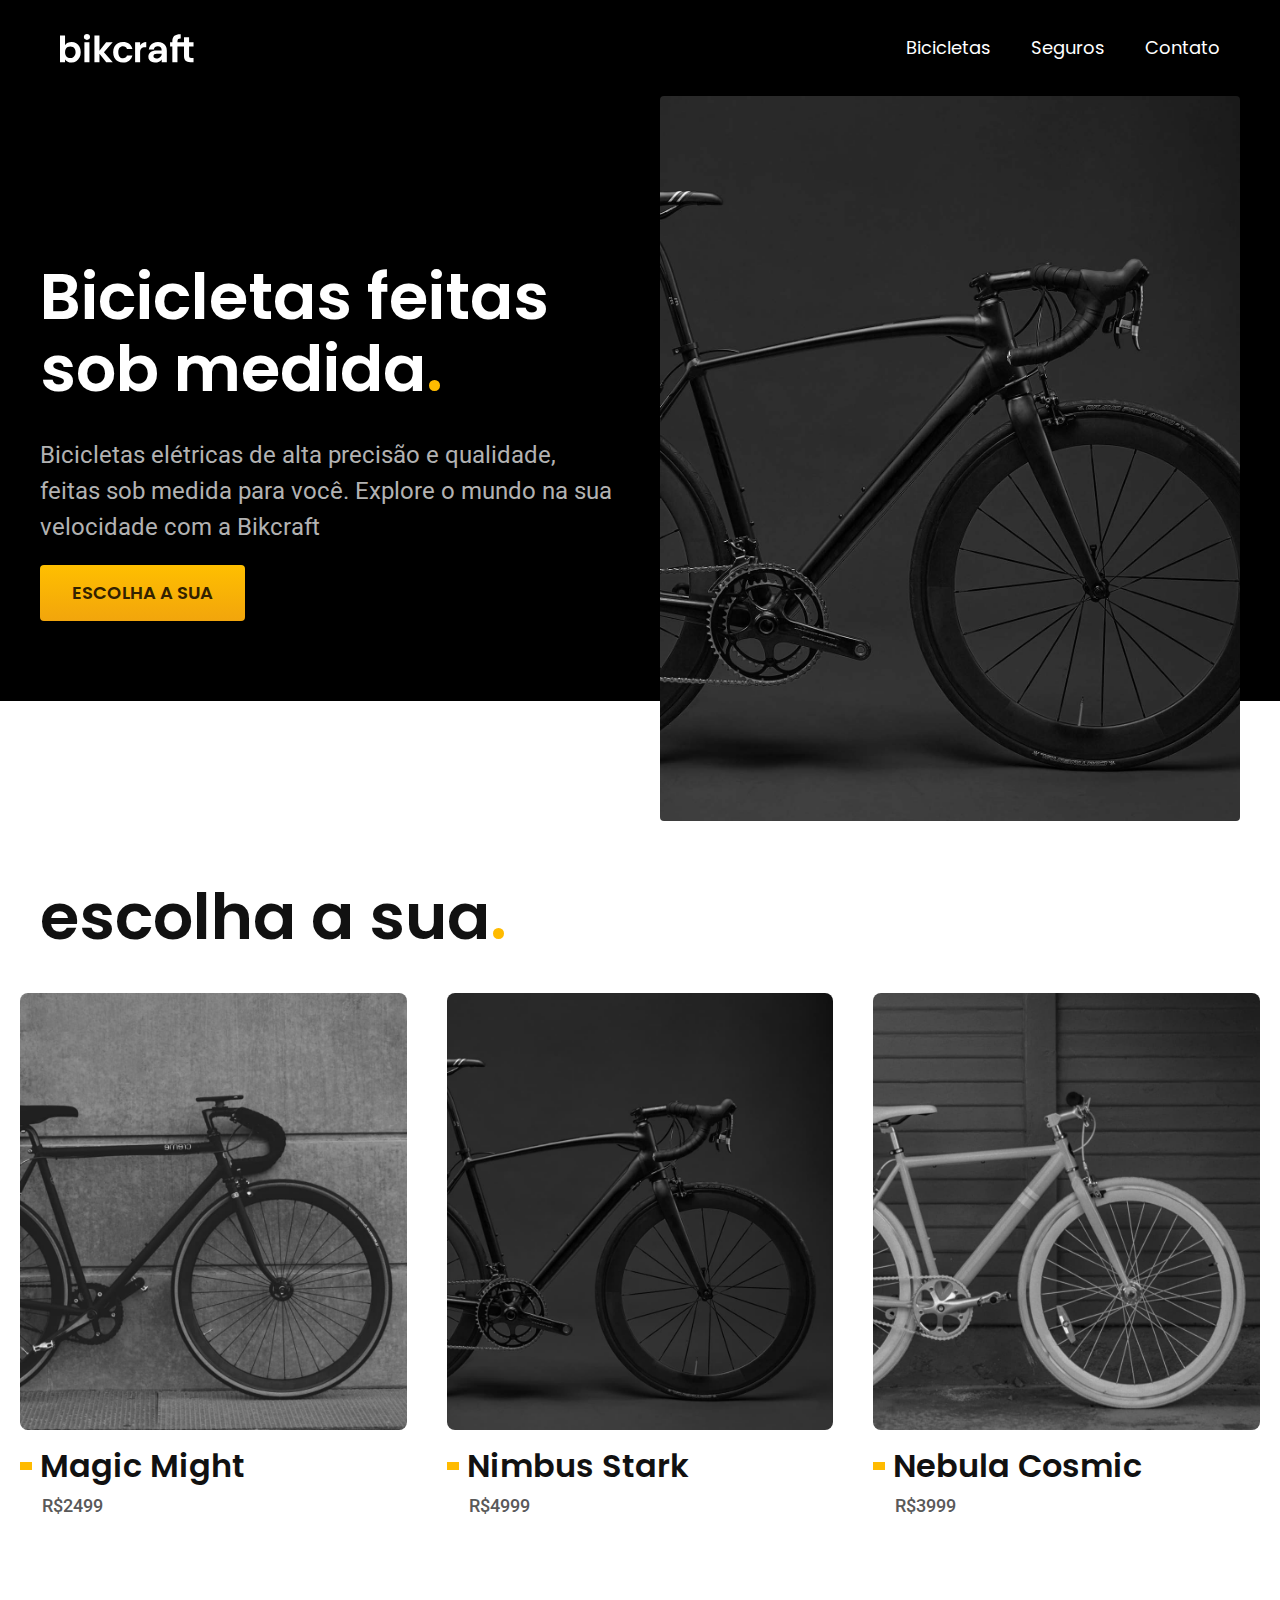
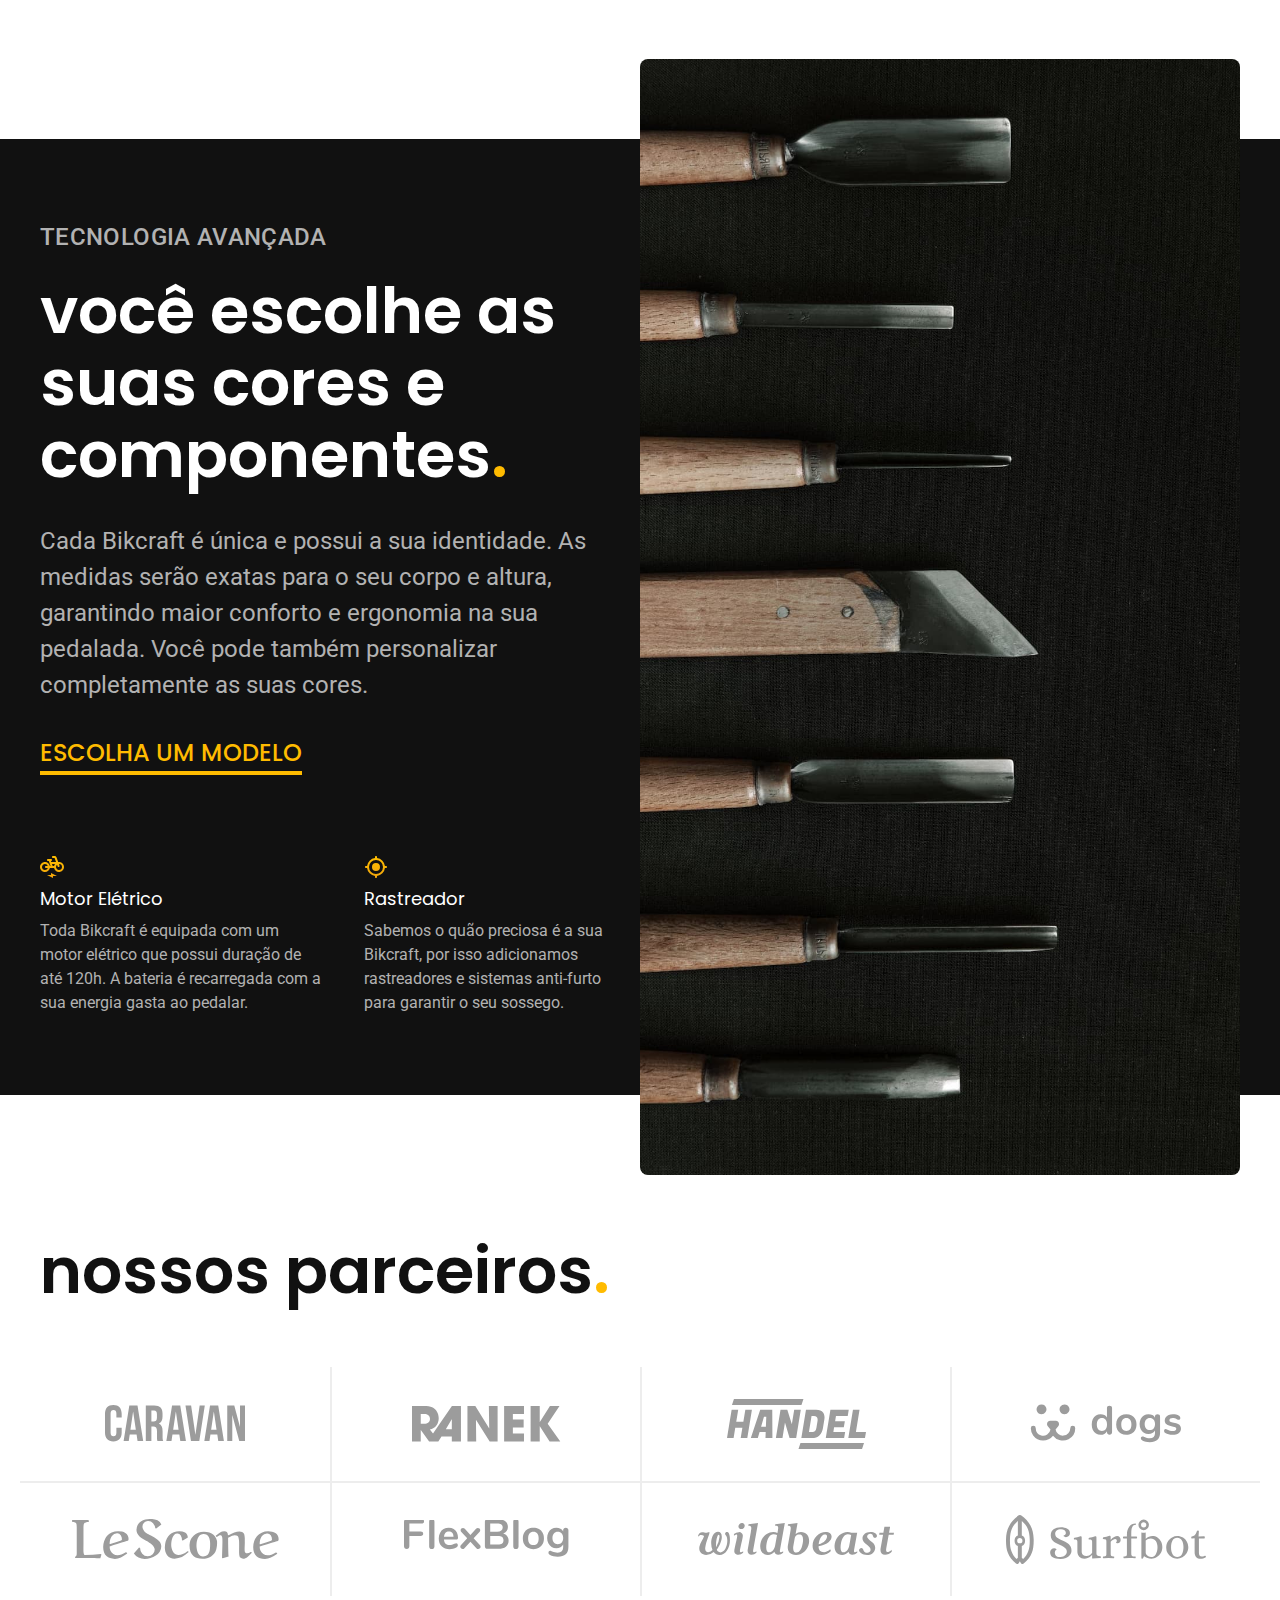
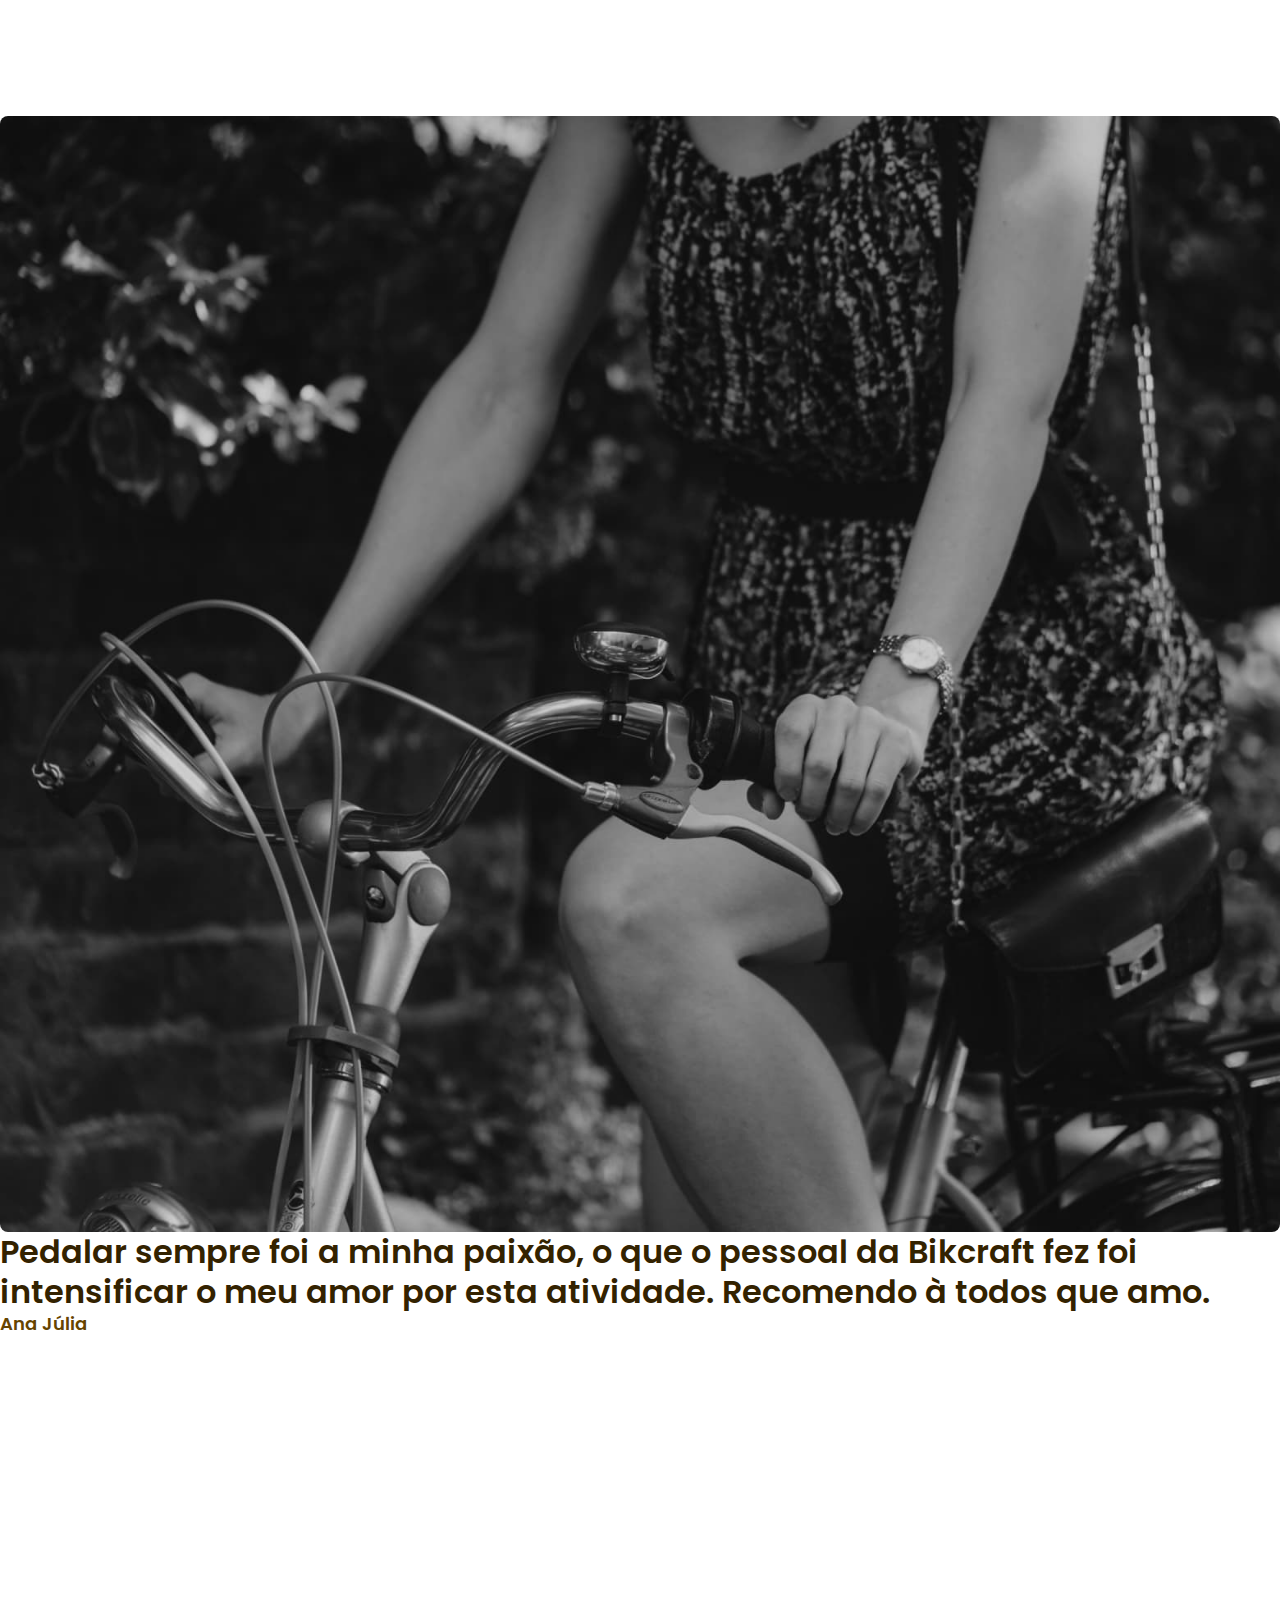
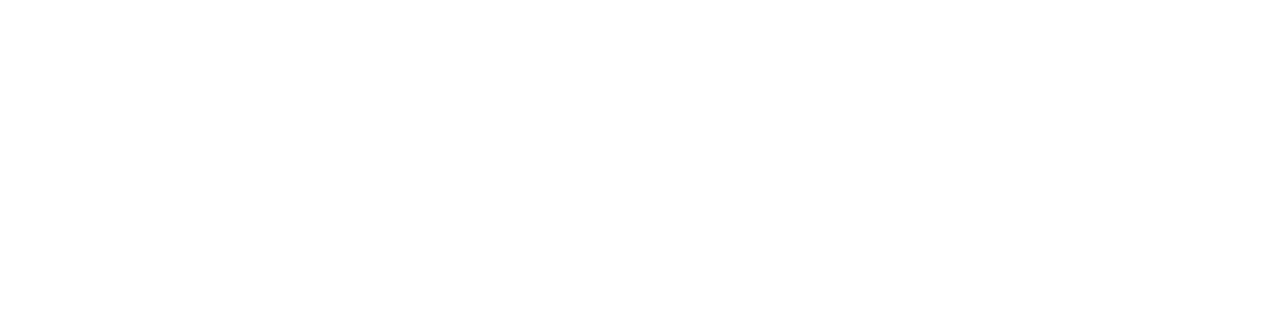
==== index.html @ 23aafdff "Depoimentos" ====
<!DOCTYPE html>
<html lang="pt-BR">

<head>
  <meta charset="UTF-8">
  <meta name="viewport" content="width=device-width, initial-scale=1.0">

  <title>Bikcraft - Bicicletas Elétricas</title>
  <meta name="description" content="Bicicletas elétricas de alta precisão e qualidade,  feitas sob medida para o cliente. Explore o mundo na sua velocidade com a Bikcraft.">

  <link rel="preconnect" href="https://fonts.googleapis.com">
  <link rel="preconnect" href="https://fonts.gstatic.com" crossorigin>
  <link href="https://fonts.googleapis.com/css2?family=Poppins:wght@400;600&family=Roboto:wght@400;500&display=swap" rel="stylesheet">
  <link rel="preconnect" href="https://fonts.googleapis.com">
  <link rel="preconnect" href="https://fonts.gstatic.com" crossorigin>
  <link href="https://fonts.googleapis.com/css2?family=Merriweather:ital,wght@1,900&display=swap" rel="stylesheet">
  <link rel="stylesheet" href="./css/style.css">
</head>

<body>

  <header class="header-bg">
    <div class="header container">
      <a href="./">
        <img src="./img/bikcraft.svg" alt="Bikcraft Logo">
      </a>
      <nav aria-label="primaria">
        <ul class="header-menu font-1-m cor-0">
          <li><a href="./bicicletas.html">Bicicletas</a></li>
          <li><a href="./seguros.html">Seguros</a></li>
          <li><a href="./contato.html">Contato</a></li>
        </ul>
      </nav>
    </div>
  </header>

  <main class="introducao-bg">
    <div class="introducao container">
      <div class="introducao-conteudo">
        <h1 class="font-1-xxl cor-0">Bicicletas feitas sob medida<span class="cor-p1">.</span></h1>
        <p class="font-2-l cor-5">Bicicletas elétricas de alta precisão e qualidade, feitas sob medida para você. Explore o mundo na sua velocidade com a Bikcraft</p>
        <a class="botao" href="./bicicletas.html">Escolha a sua</a>
      </div>
      <div>
        <img src="./img/fotos/introducao.jpg" alt="Bicicleta elétrica preta">
      </div>
    </div>
  </main>

  <article class="bicicletas-lista">
    <h2 class="container font-1-xxl">escolha a sua<span class="cor-p1">.</span></h2>
    <ul>
      <li>
        <a href="./bicletas/magic.html">
          <img src="./img/bicicletas/magic-home.jpg" alt="Bicicleta preta">
          <h3 class="font-1-xl">Magic Might</h3>
          <span class="font-2-m cor-8">R$2499</span>
        </a>
      </li>
      <li>
        <a href="./bicletas/nimbus.html">
          <img src="./img/bicicletas/nimbus-home.jpg" alt="Bicicleta preta">
          <h3 class="font-1-xl">Nimbus Stark</h3>
          <span class="font-2-m cor-8">R$4999</span>
        </a>
      </li>
      <li>
        <a href="./bicletas/nebula.html">
          <img src="./img/bicicletas/nebula-home.jpg" alt="Bicicleta preta">
          <h3 class="font-1-xl">Nebula Cosmic</h3>
          <span class="font-2-m cor-8">R$3999</span>
        </a>
      </li>
    </ul>
  </article>

  <article class="tecnologia-bg">
    <div class="tecnologia container">
      <div class="tecnologia-conteudo">
        <span class="font-2-l-b cor-5">Tecnologia Avançada</span>
        <h2 class="font-1-xxl cor-0">você escolhe as suas cores e componentes<span class="cor-p1">.</span></h2>
        <p class=" font-2-l cor-5">Cada Bikcraft é única e possui a sua identidade. As medidas serão exatas para o seu corpo e altura, garantindo maior conforto e ergonomia na sua pedalada. Você pode também personalizar completamente as suas cores.</p>
        <a class="link" href="./bicicletas.html">Escolha um modelo</a>
        <div class="tecnologia-vantagens">
          <div>
            <img src="img/icones/eletrica.svg" alt="">
            <h3 class="font-1-m cor-0">Motor Elétrico</h3>
            <p class="font-2-s cor-5">Toda Bikcraft é equipada com um motor elétrico que possui duração de até 120h. A bateria é recarregada com a sua energia gasta ao pedalar.</p>
          </div>
          <div>
            <img src="img/icones/rastreador.svg" alt="">
            <h3 class="font-1-m cor-0">Rastreador</h3>
            <p class="font-2-s cor-5">Sabemos o quão preciosa é a sua Bikcraft, por isso adicionamos rastreadores e sistemas anti-furto para garantir o seu sossego.</p>
          </div>
        </div>
      </div>
      <div class="tecnologia-imagem">
        <img src="./img/fotos/tecnologia.jpg" alt="">
      </div>
    </div>
  </article>

  <section class="parceiros" aria-label="Nossos Parceiros">
    <h2 class="container font-1-xxl">nossos parceiros<span class="cor-p1">.</span></h2>
    <ul>
      <li><img src="./img/parceiros/caravan.svg" alt="Caravan"></li>
      <li><img src="./img/parceiros/ranek.svg" alt="Ranek"></li>
      <li><img src="./img/parceiros/handel.svg" alt="Handel"></li>
      <li><img src="./img/parceiros/dogs.svg" alt="Dogs"></li>
      <li><img src="./img/parceiros/lescone.svg" alt="Lescone"></li>
      <li><img src="./img/parceiros/flexblog.svg" alt="Flexblog"></li>
      <li><img src="./img/parceiros/wildbeast.svg" alt="Wildbeast"></li>
      <li><img src="./img/parceiros/surfbot.svg" alt="Surfbot"></li>
    </ul>
  </section>

  <section class="depoimento" aria-label="Depoimentos">
    <div>
      <img src="./img/fotos/depoimento.jpg" alt="Pedalando uma bicicleta Bikcraft">
    </div>
    <div class="depoimento-conteudo">
      <blockquote class="font-1-xl cor-p5">
        <p>Pedalar sempre foi a minha paixão, o que o pessoal da Bikcraft fez foi intensificar o meu amor por esta atividade. Recomendo à todos que amo.</p>
      </blockquote>
      <span class="font-1-m-b cor-p4">Ana Júlia</span>
    </div>
  </section>
</body>

</html>
---- css/style.css ----
@import "./global/global.css";
@import "./utilidades/tipografia.css";
@import "./utilidades/cores.css";

/* Header */
@import "./global/header.css";

/* Utilidades */
@import "./utilidades/componentes.css";

/* Home */
@import "./home/introducao.css";
@import "./home/tecnologia.css";
@import "./home/parceiros.css";
@import "./home/depoimento.css";

/* Bicicletas */
@import "./bicicletas/bicicletas-lista.css";
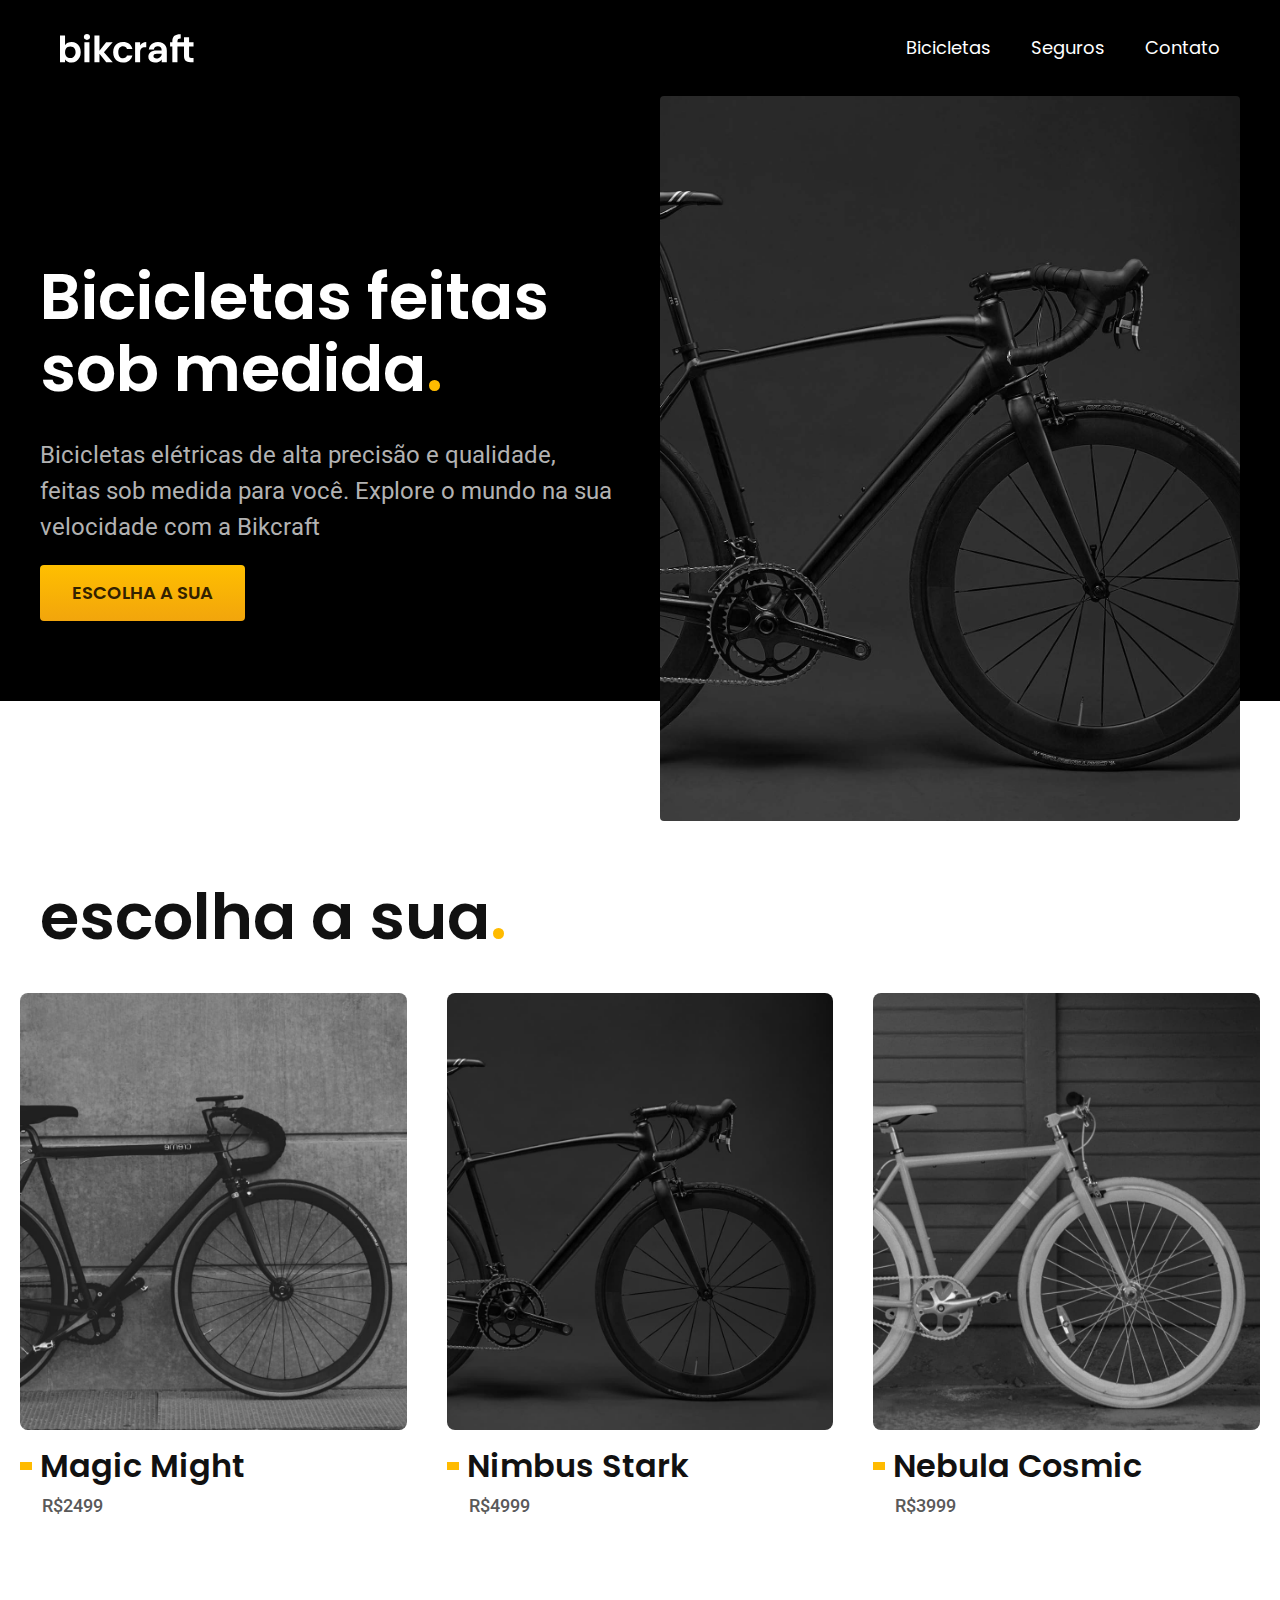
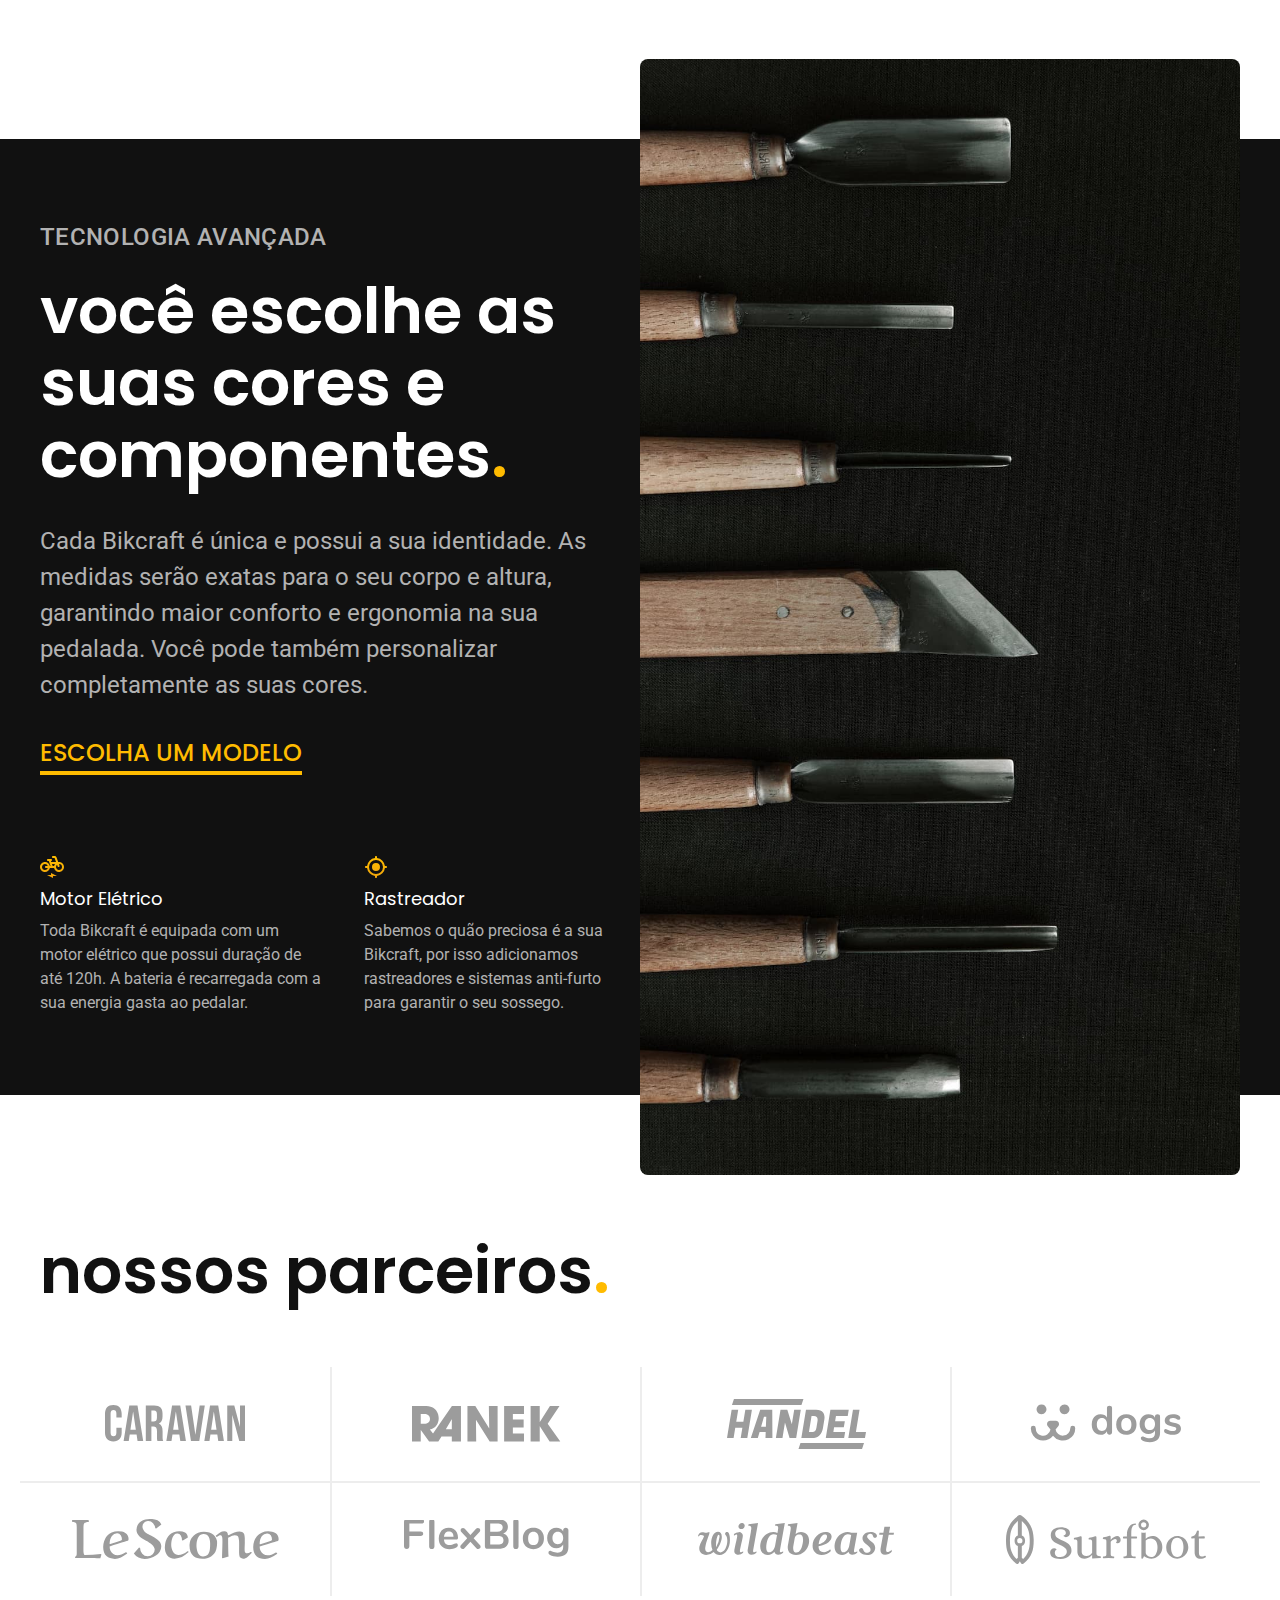
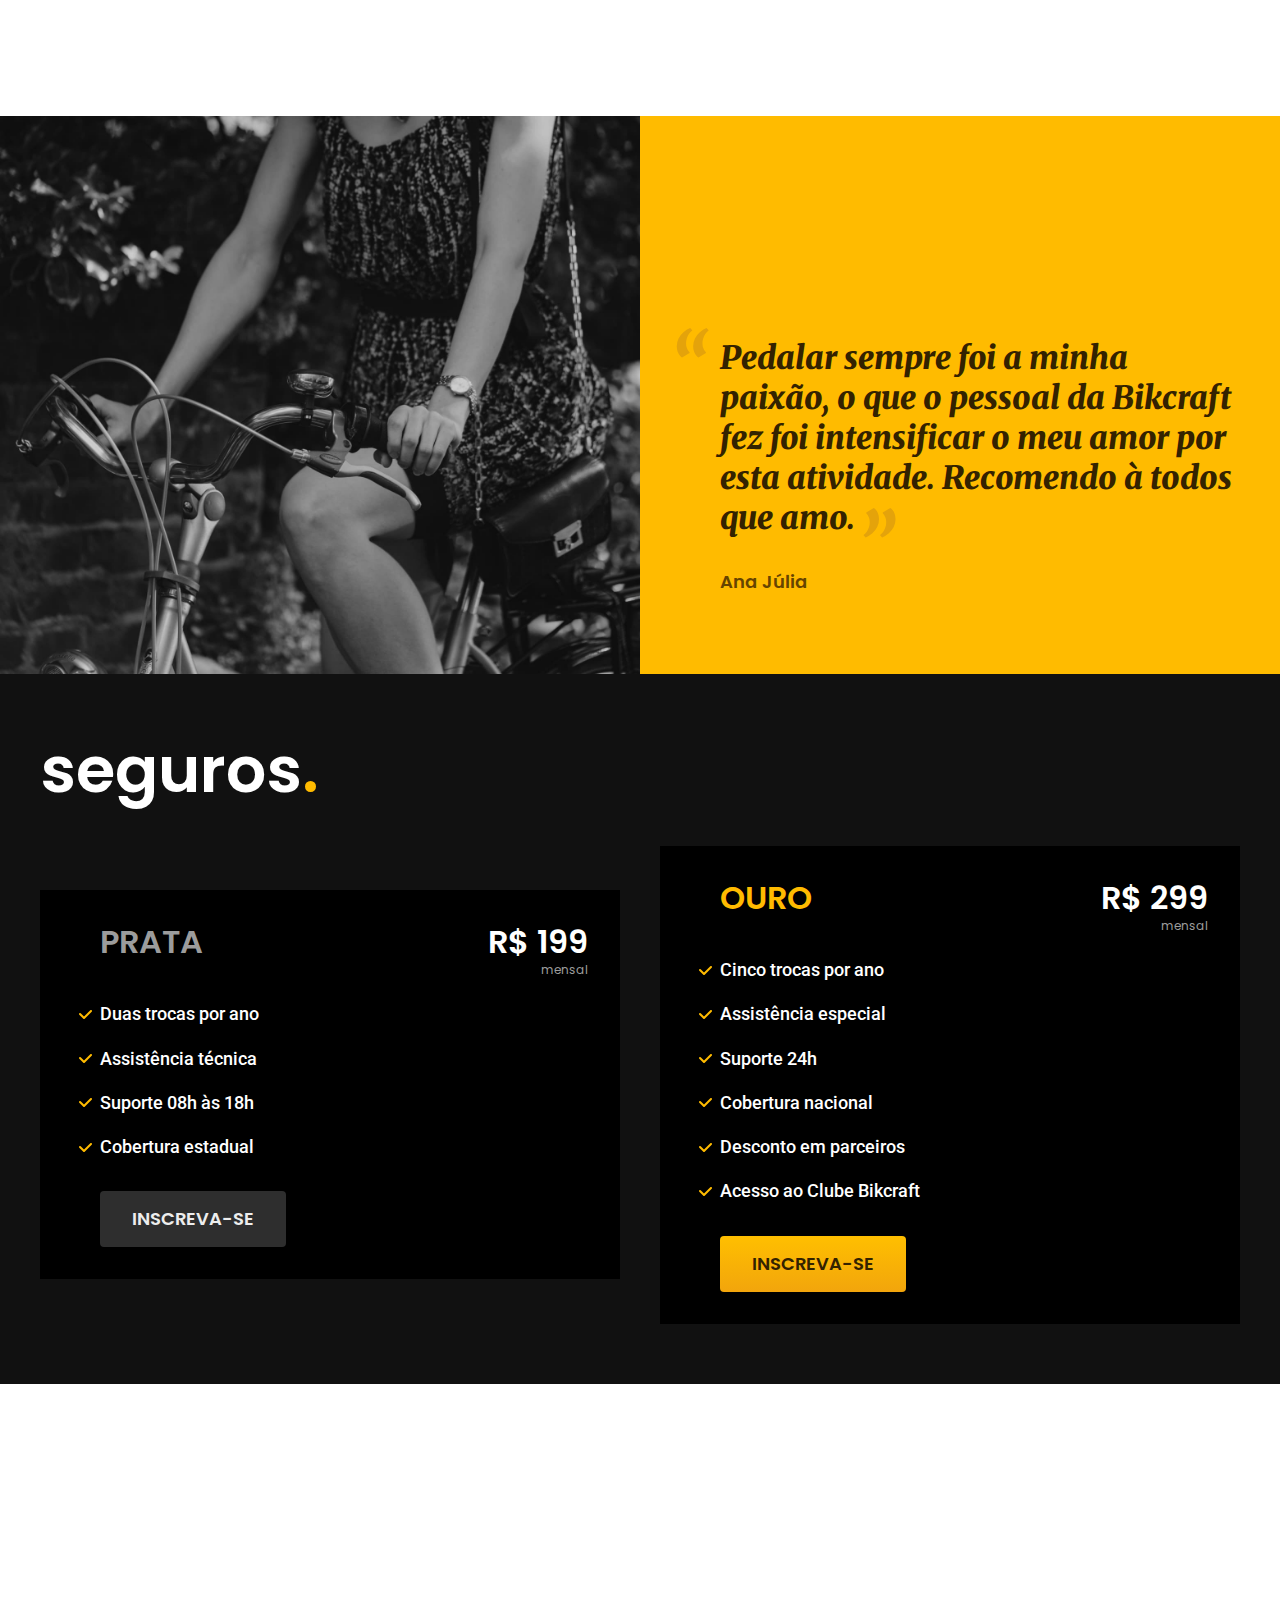
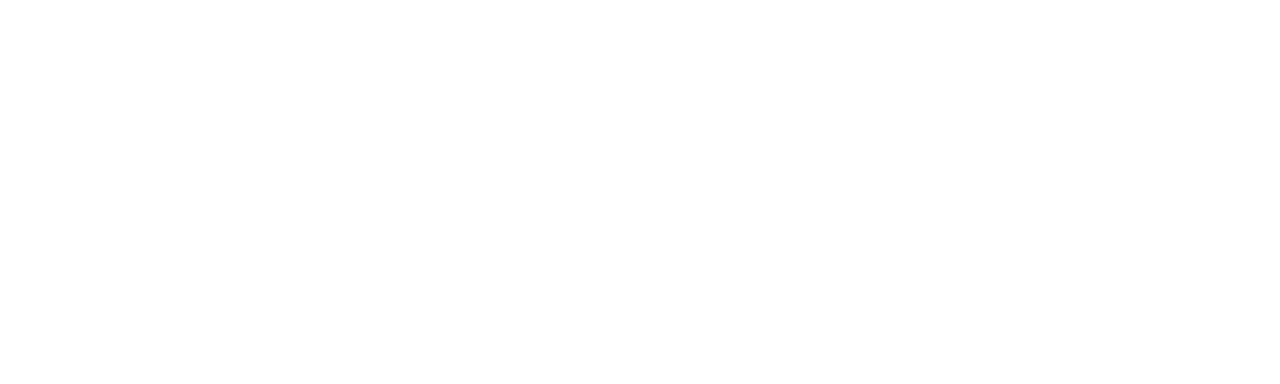
==== commit ef9ce336: "Seguros" ====
--- a/index.html
+++ b/index.html
@@ -125,6 +125,37 @@
       <span class="font-1-m-b cor-p4">Ana Júlia</span>
     </div>
   </section>
+
+  <article class="seguros-bg">
+    <div class="seguros container">
+      <h2 class="font-1-xxl cor-0">seguros<span class="cor-p1">.</span></h2>
+      <div class="seguros-item">
+        <h3 class="font-1-xl cor-6">PRATA</h3>
+        <span class="font-1-xl cor-0">R$ 199 <span class="font-1-xs cor-6">mensal</span> </span>
+        <ul class="font-2-m cor-0">
+          <li>Duas trocas por ano</li>
+          <li>Assistência técnica</li>
+          <li>Suporte 08h às 18h</li>
+          <li>Cobertura estadual</li>
+        </ul>
+        <a class="botao secundario" href="./orcamento.html">Inscreva-se</a>
+      </div>
+      <div class="seguros-item">
+        <h3 class="font-1-xl cor-p1">OURO</h3>
+        <span class="font-1-xl cor-0">R$ 299 <span class="font-1-xs cor-6">mensal</span> </span>
+        <ul class="font-2-m cor-0">
+          <li>Cinco trocas por ano</li>
+          <li>Assistência especial</li>
+          <li>Suporte 24h</li>
+          <li>Cobertura nacional</li>
+          <li>Desconto em parceiros</li>
+          <li>Acesso ao Clube Bikcraft</li>
+        </ul>
+        <a class="botao" href="./orcamento.html">Inscreva-se</a>
+      </div>
+    </div>
+  </article>
+  </div>
 </body>
 
 </html>--- a/css/style.css
+++ b/css/style.css
@@ -16,3 +16,6 @@
 
 /* Bicicletas */
 @import "./bicicletas/bicicletas-lista.css";
+
+/* Seguros */
+@import "./seguros/seguros.css";
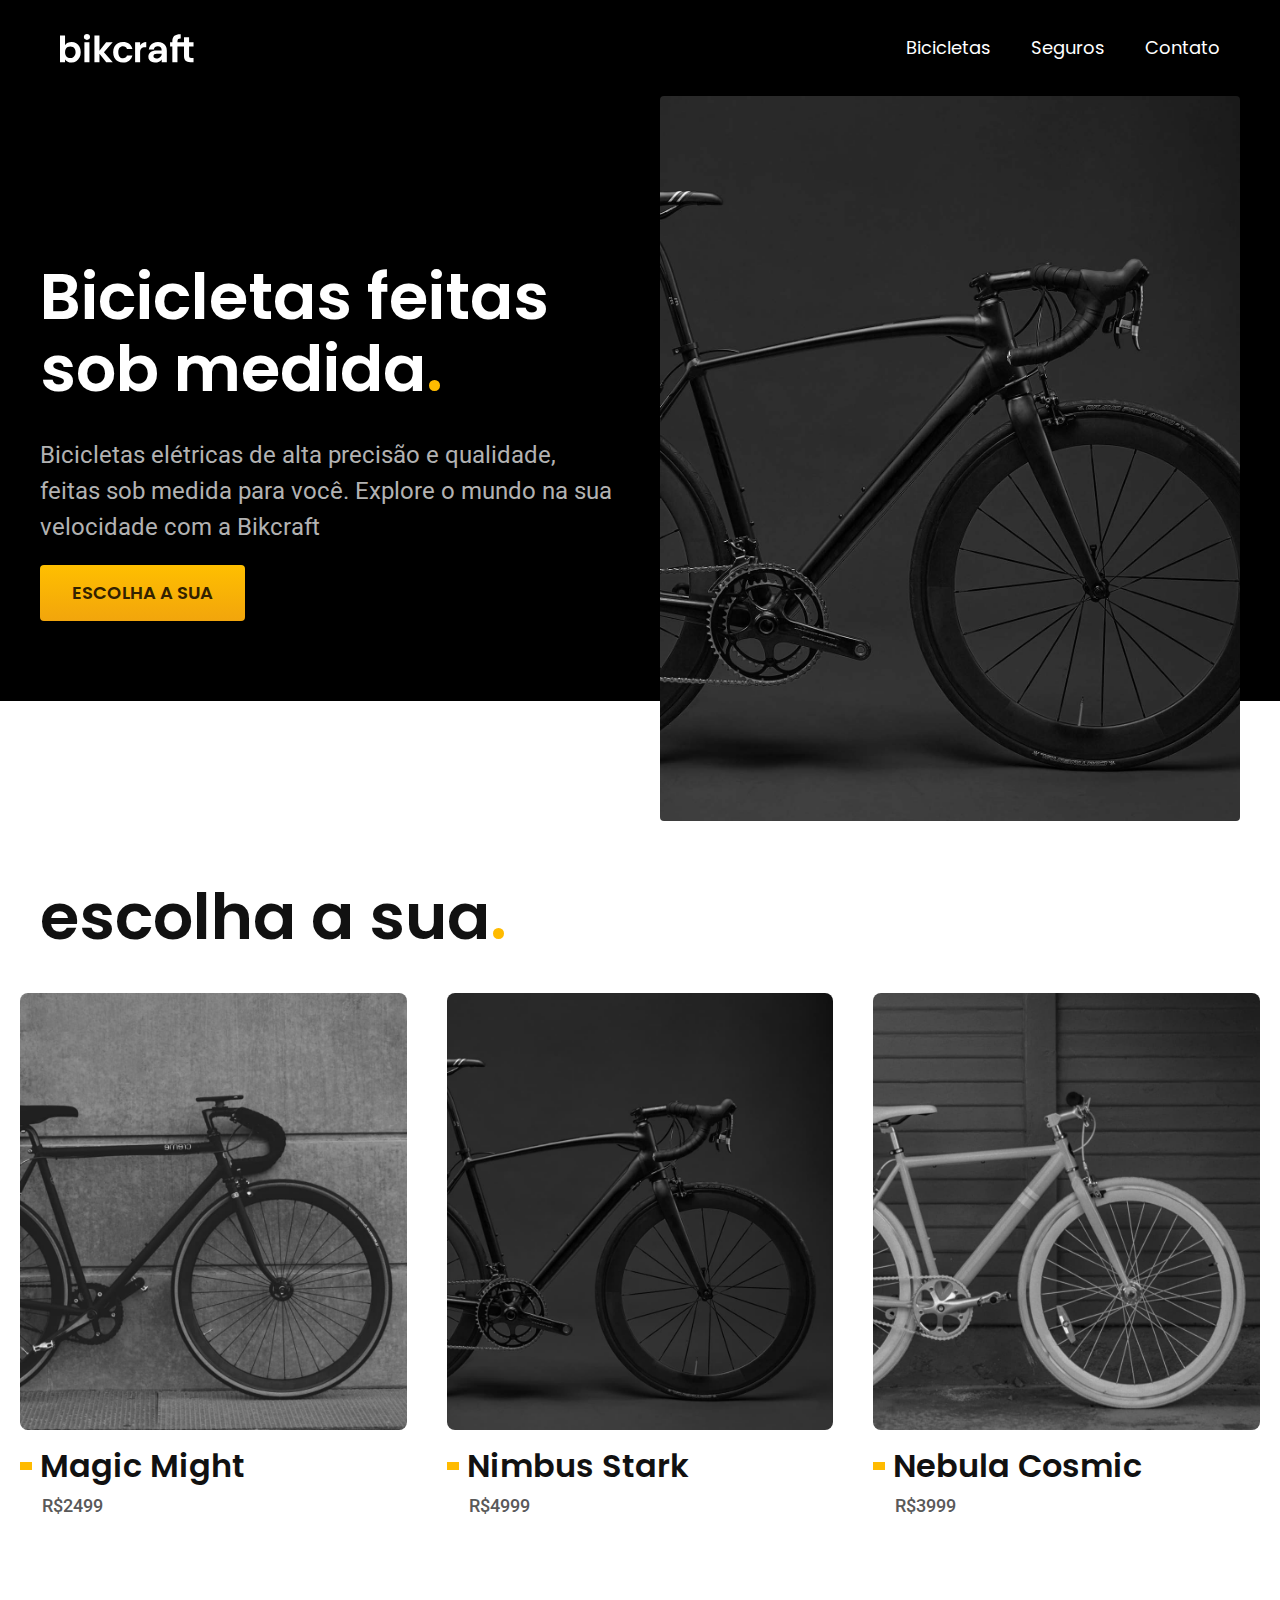
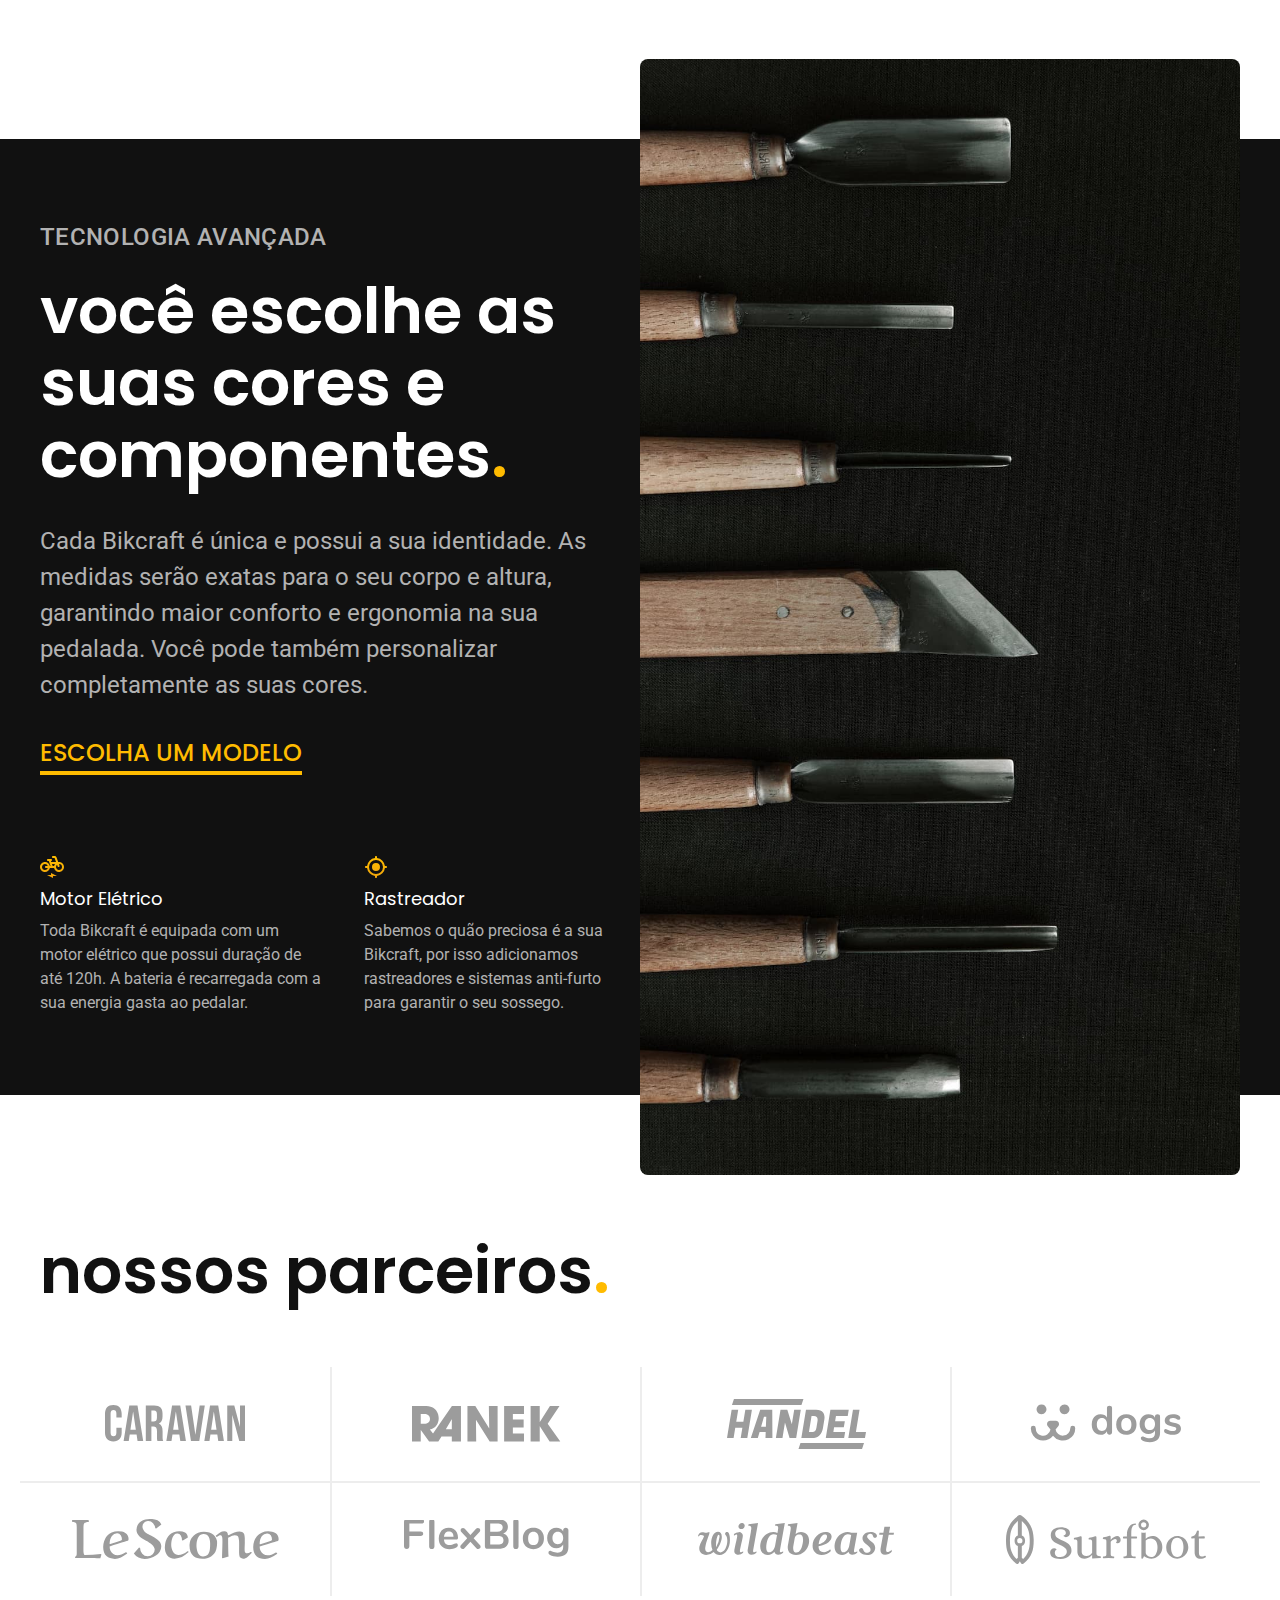
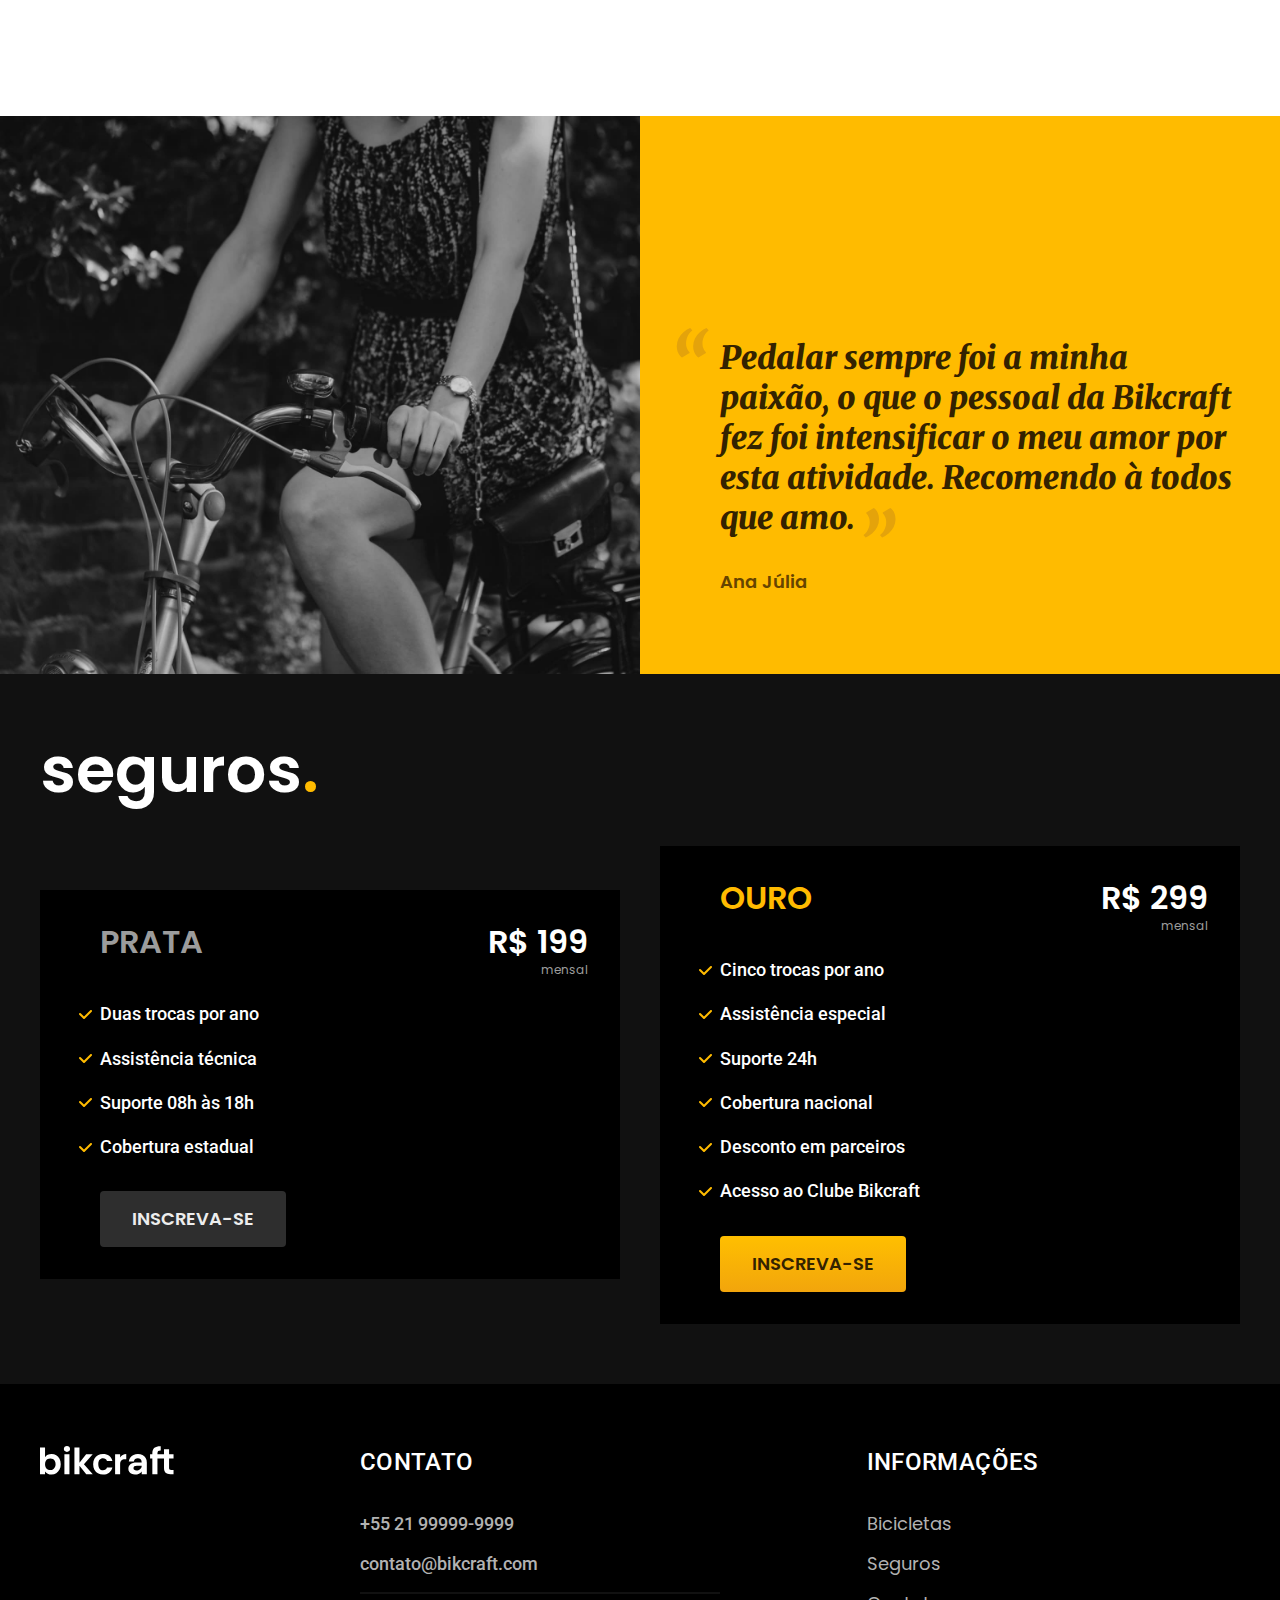
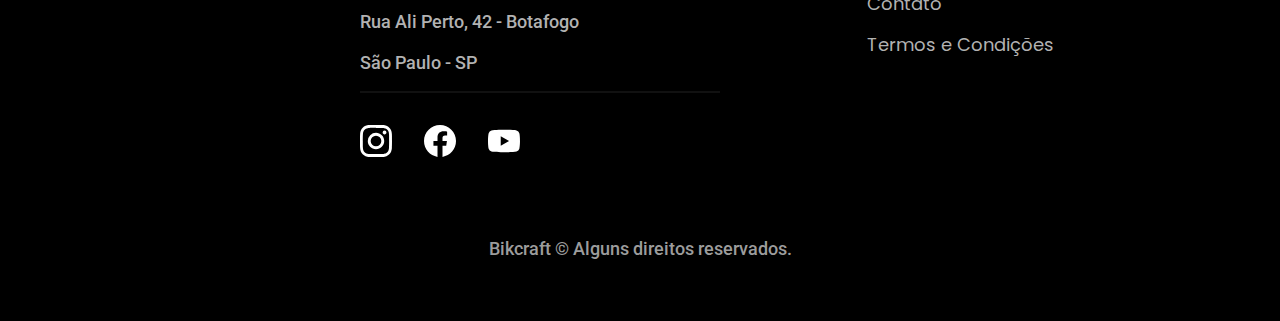
==== commit 10b8ef0b: "Footer" ====
--- a/index.html
+++ b/index.html
@@ -155,7 +155,45 @@
       </div>
     </div>
   </article>
-  </div>
+
+  <footer class="footer-bg">
+    <div class="footer container">
+      <img src="./img/bikcraft.svg" alt="Bikcraft">
+      <div class="footer-contato">
+        <h3 class="font-2-l-b cor-0">Contato</h3>
+        <ul class="font-2-m cor-5">
+          <li><a href="tel:+5521999999999">+55 21 99999-9999</a></li>
+          <li><a href="mailto:contato@bikcraft.com">contato@bikcraft.com</a></li>
+          <li>Rua Ali Perto, 42 - Botafogo</li>
+          <li>São Paulo - SP</li>
+        </ul>
+        <div class="footer-redes">
+          <a href="./">
+            <img src="./img/redes/instagram.svg" alt="Instagram">
+          </a>
+          <a href="./">
+            <img src="./img/redes/facebook.svg" alt="Facebook">
+          </a>
+          <a href="./">
+            <img src="./img/redes/youtube.svg" alt="Youtube">
+          </a>
+        </div>
+      </div>
+      <div class="footer-informacoes">
+        <h3 class="font-2-l-b cor-0">Informações</h3>
+        <nav>
+          <ul class="font-1-m cor-5">
+            <li><a href="./bicicletas.html">Bicicletas</a></li>
+            <li><a href="./seguros.html">Seguros</a></li>
+            <li><a href="./contato.html">Contato</a></li>
+            <li><a href="./termos.html">Termos e Condições</a></li>
+          </ul>
+        </nav>
+      </div>
+      <p class="footer-copy font-2-m cor-6">Bikcraft © Alguns direitos reservados.</p>
+    </div>
+  </footer>
+
 </body>
 
 </html>--- a/css/style.css
+++ b/css/style.css
@@ -4,6 +4,9 @@
 
 /* Header */
 @import "./global/header.css";
+
+/* Footer */
+@import "./global/footer.css";
 
 /* Utilidades */
 @import "./utilidades/componentes.css";
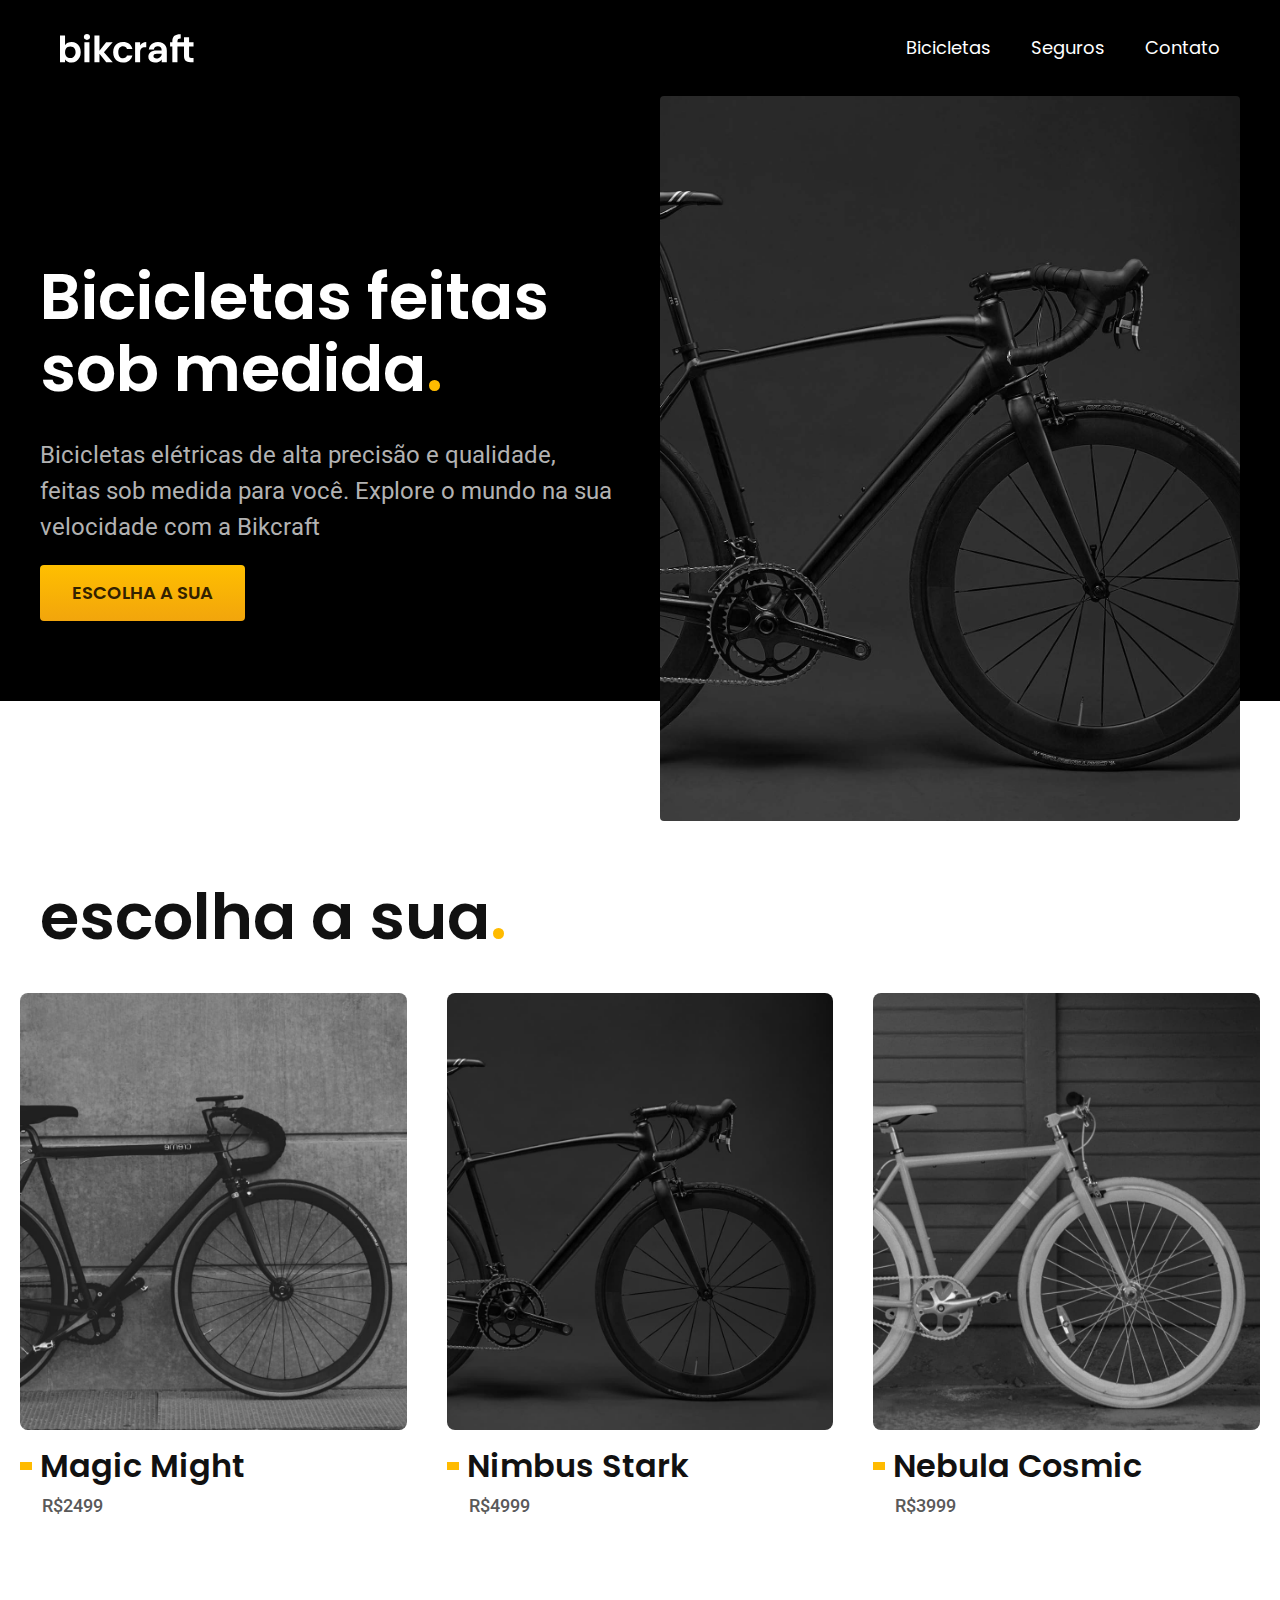
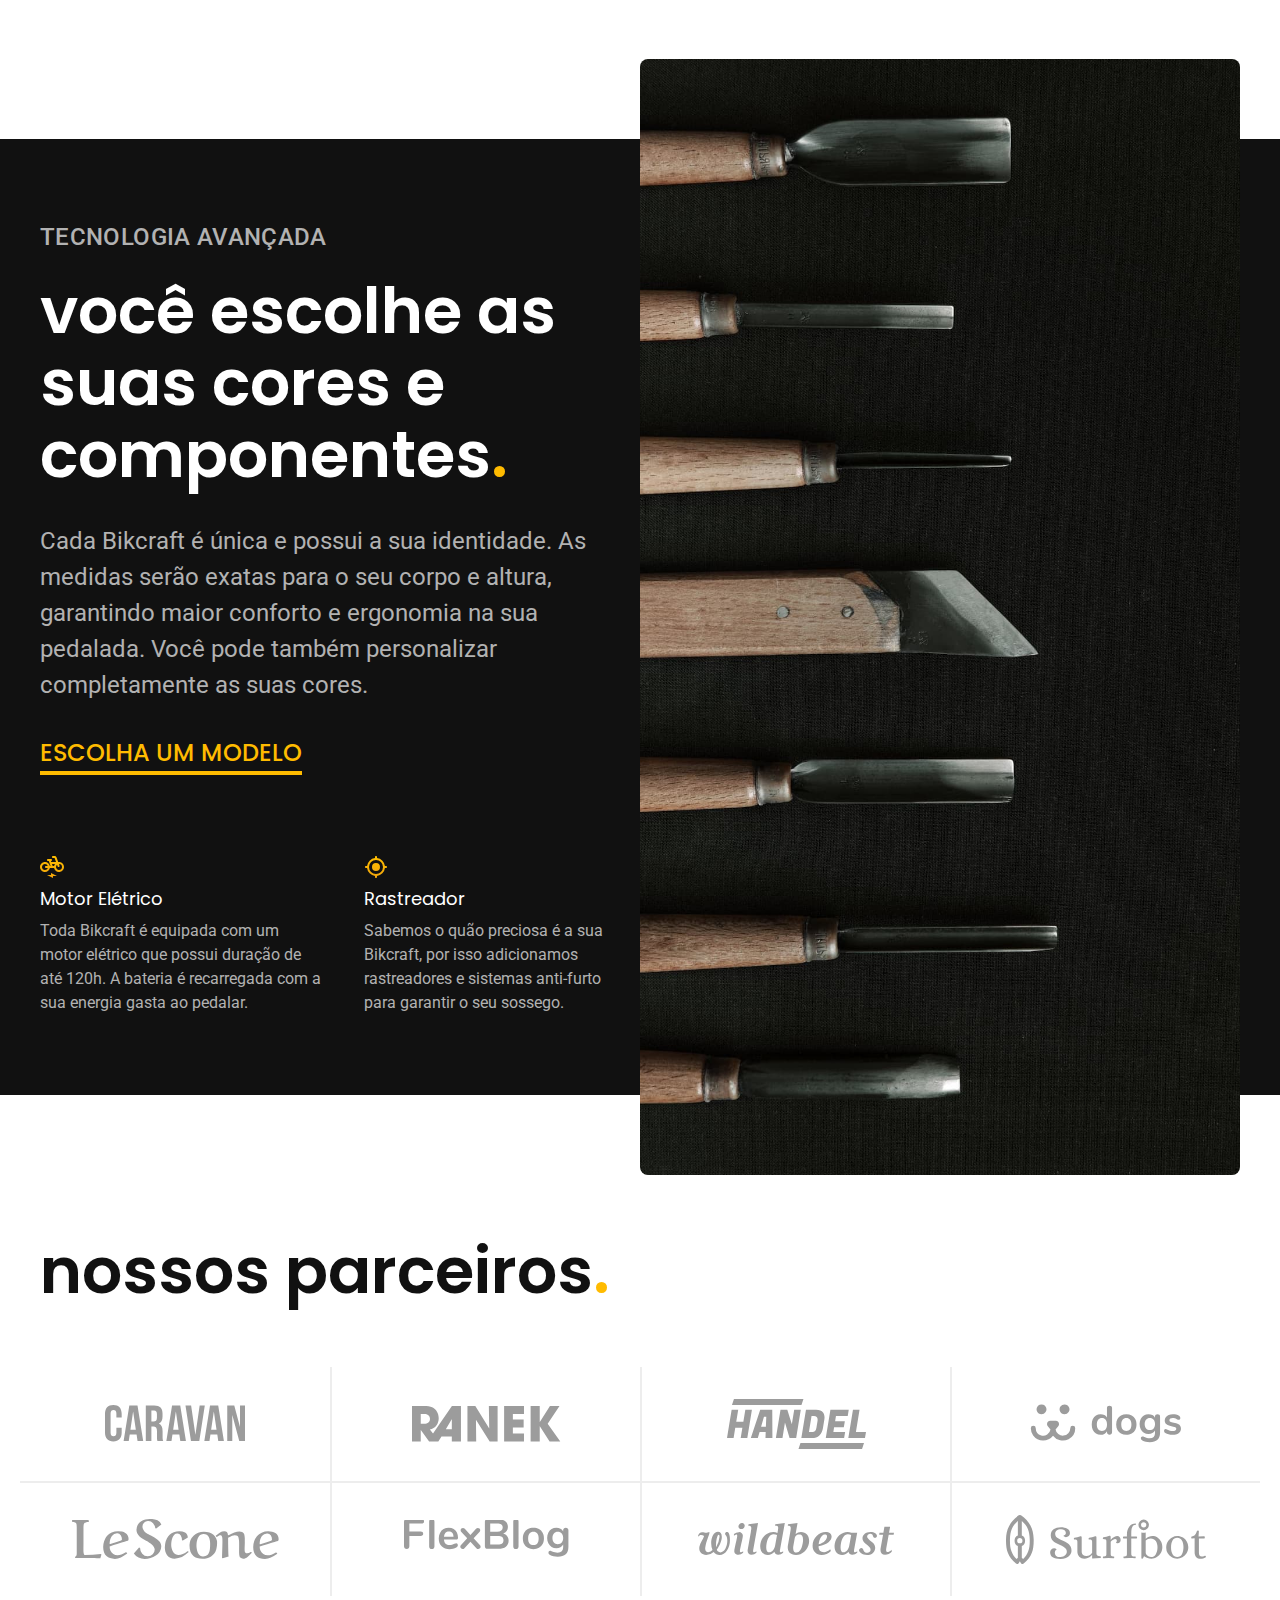
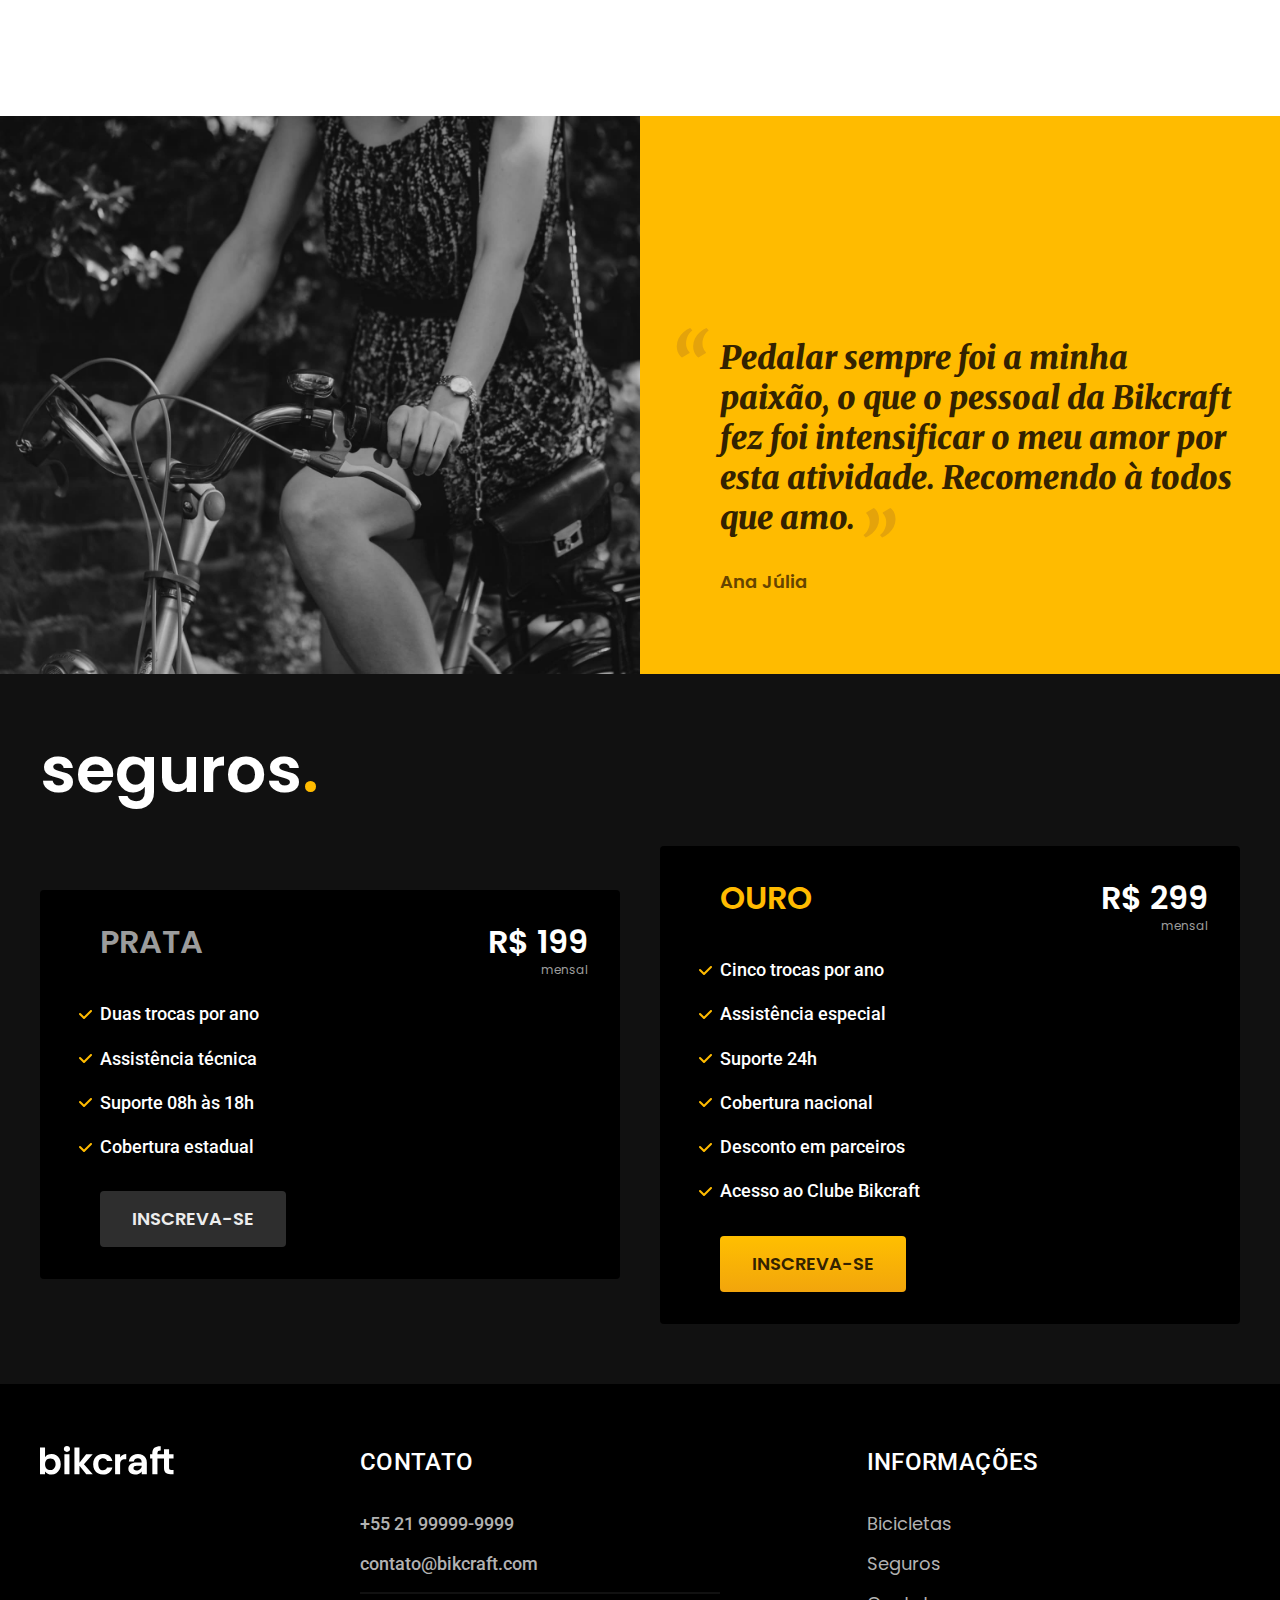
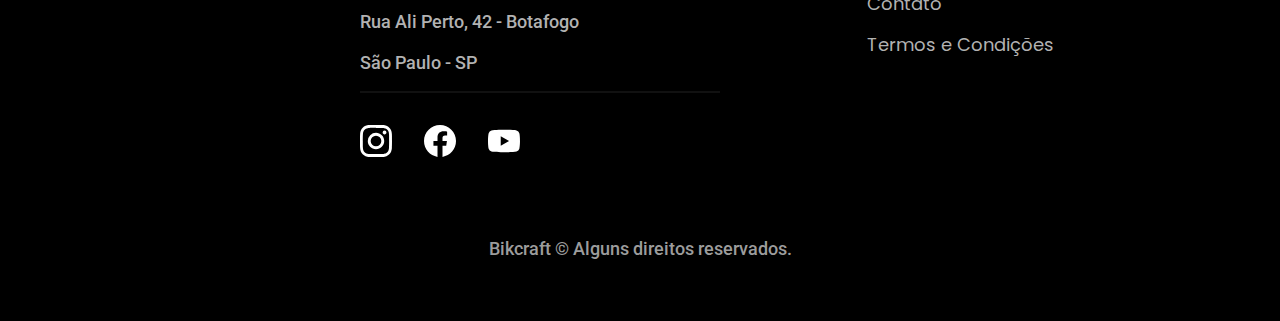
==== commit 42690a94: "Bicicleta Interna" ====
--- a/index.html
+++ b/index.html
@@ -194,6 +194,8 @@
     </div>
   </footer>
 
+
+
 </body>
 
 </html>--- a/css/style.css
+++ b/css/style.css
@@ -1,24 +1,33 @@
-@import "./global/global.css";
-@import "./utilidades/tipografia.css";
-@import "./utilidades/cores.css";
-
-/* Header */
-@import "./global/header.css";
-
-/* Footer */
-@import "./global/footer.css";
-
-/* Utilidades */
-@import "./utilidades/componentes.css";
-
-/* Home */
-@import "./home/introducao.css";
-@import "./home/tecnologia.css";
-@import "./home/parceiros.css";
-@import "./home/depoimento.css";
-
-/* Bicicletas */
-@import "./bicicletas/bicicletas-lista.css";
-
-/* Seguros */
-@import "./seguros/seguros.css";
+@import "./global/global.css";
+@import "./utilidades/tipografia.css";
+@import "./utilidades/cores.css";
+
+/* Header */
+@import "./global/header.css";
+
+/* Footer */
+@import "./global/footer.css";
+
+/* Utilidades */
+@import "./utilidades/componentes.css";
+
+/* Home */
+@import "./home/introducao.css";
+@import "./home/tecnologia.css";
+@import "./home/parceiros.css";
+@import "./home/depoimento.css";
+
+/* Bicicletas */
+@import "./bicicletas/bicicletas-lista.css";
+@import "./bicicletas/bicicletas.css";
+
+/* Bicicleta */
+@import "./bicicleta/bicicleta.css";
+
+/* Seguros */
+@import "./seguros/seguros.css";
+@import "./seguros/vantagens.css";
+@import "./seguros/perguntas.css";
+
+/* Termos */
+@import "./termos/termos.css";
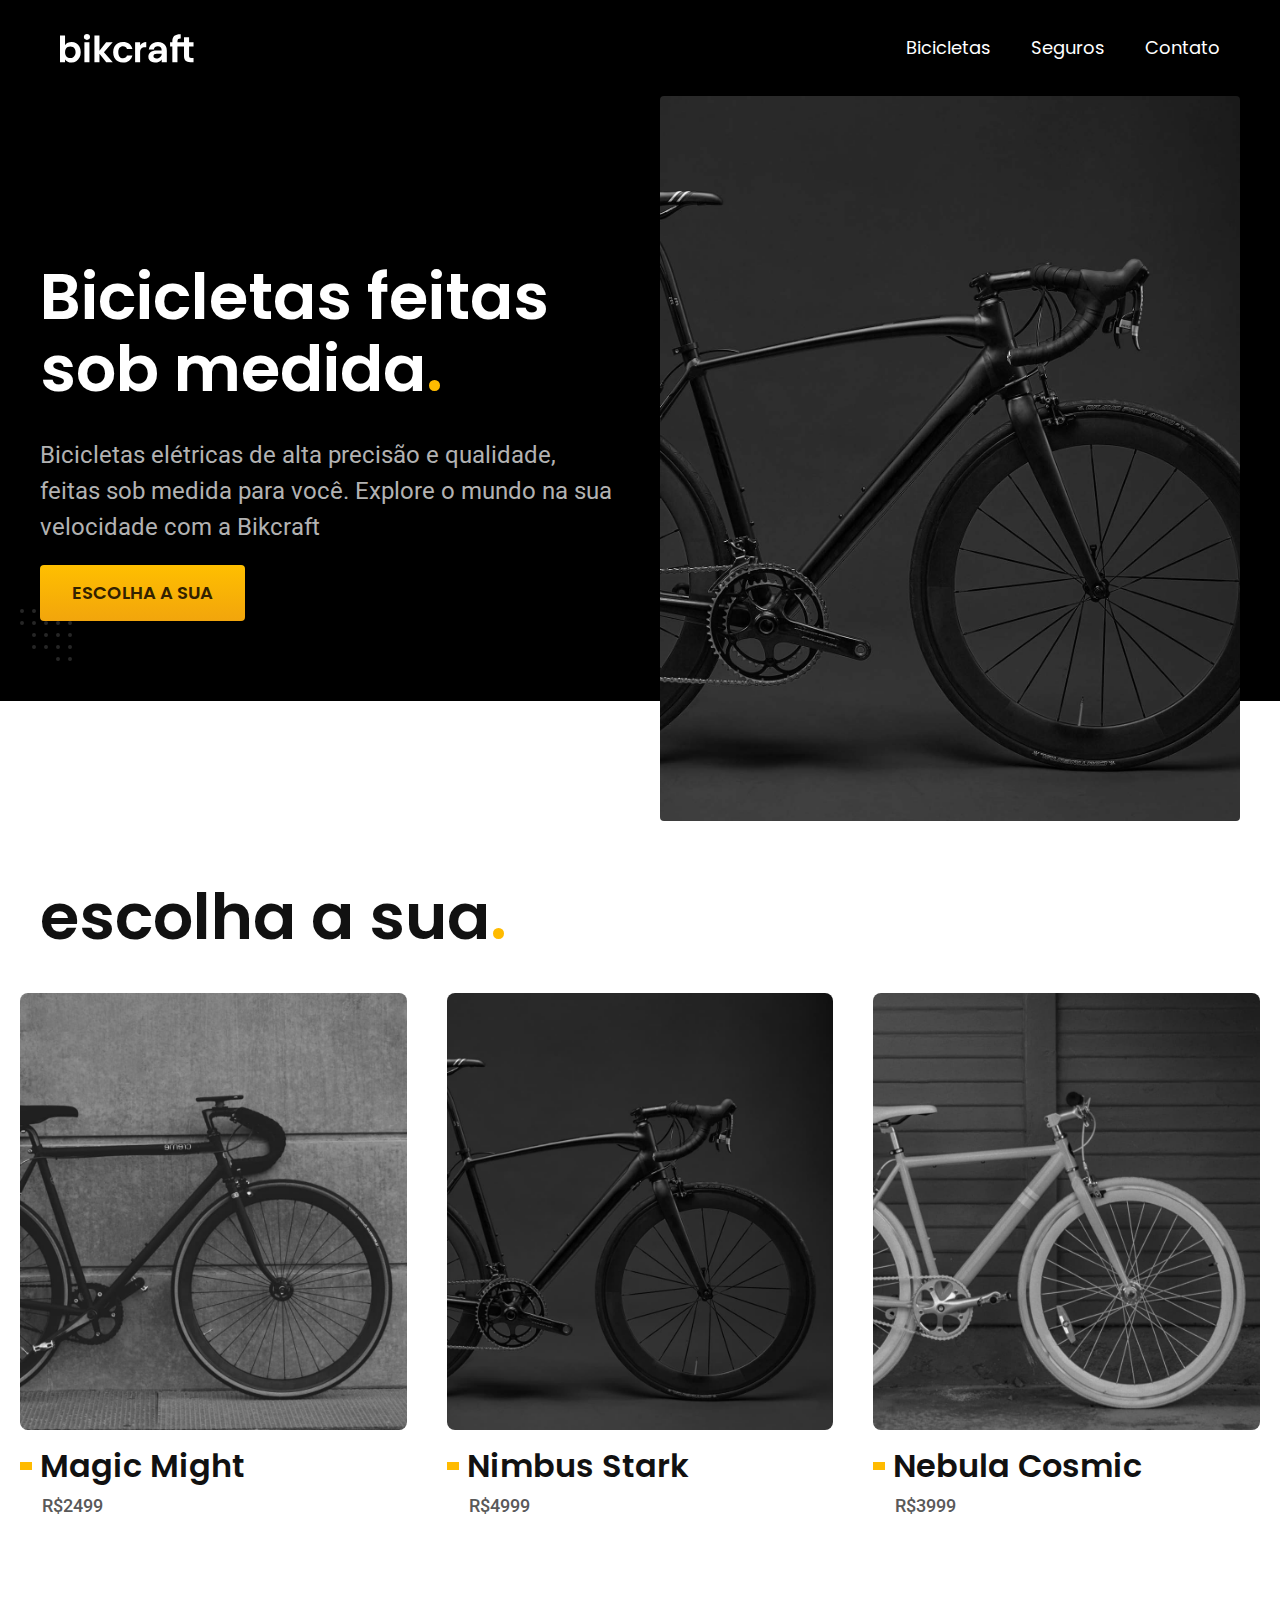
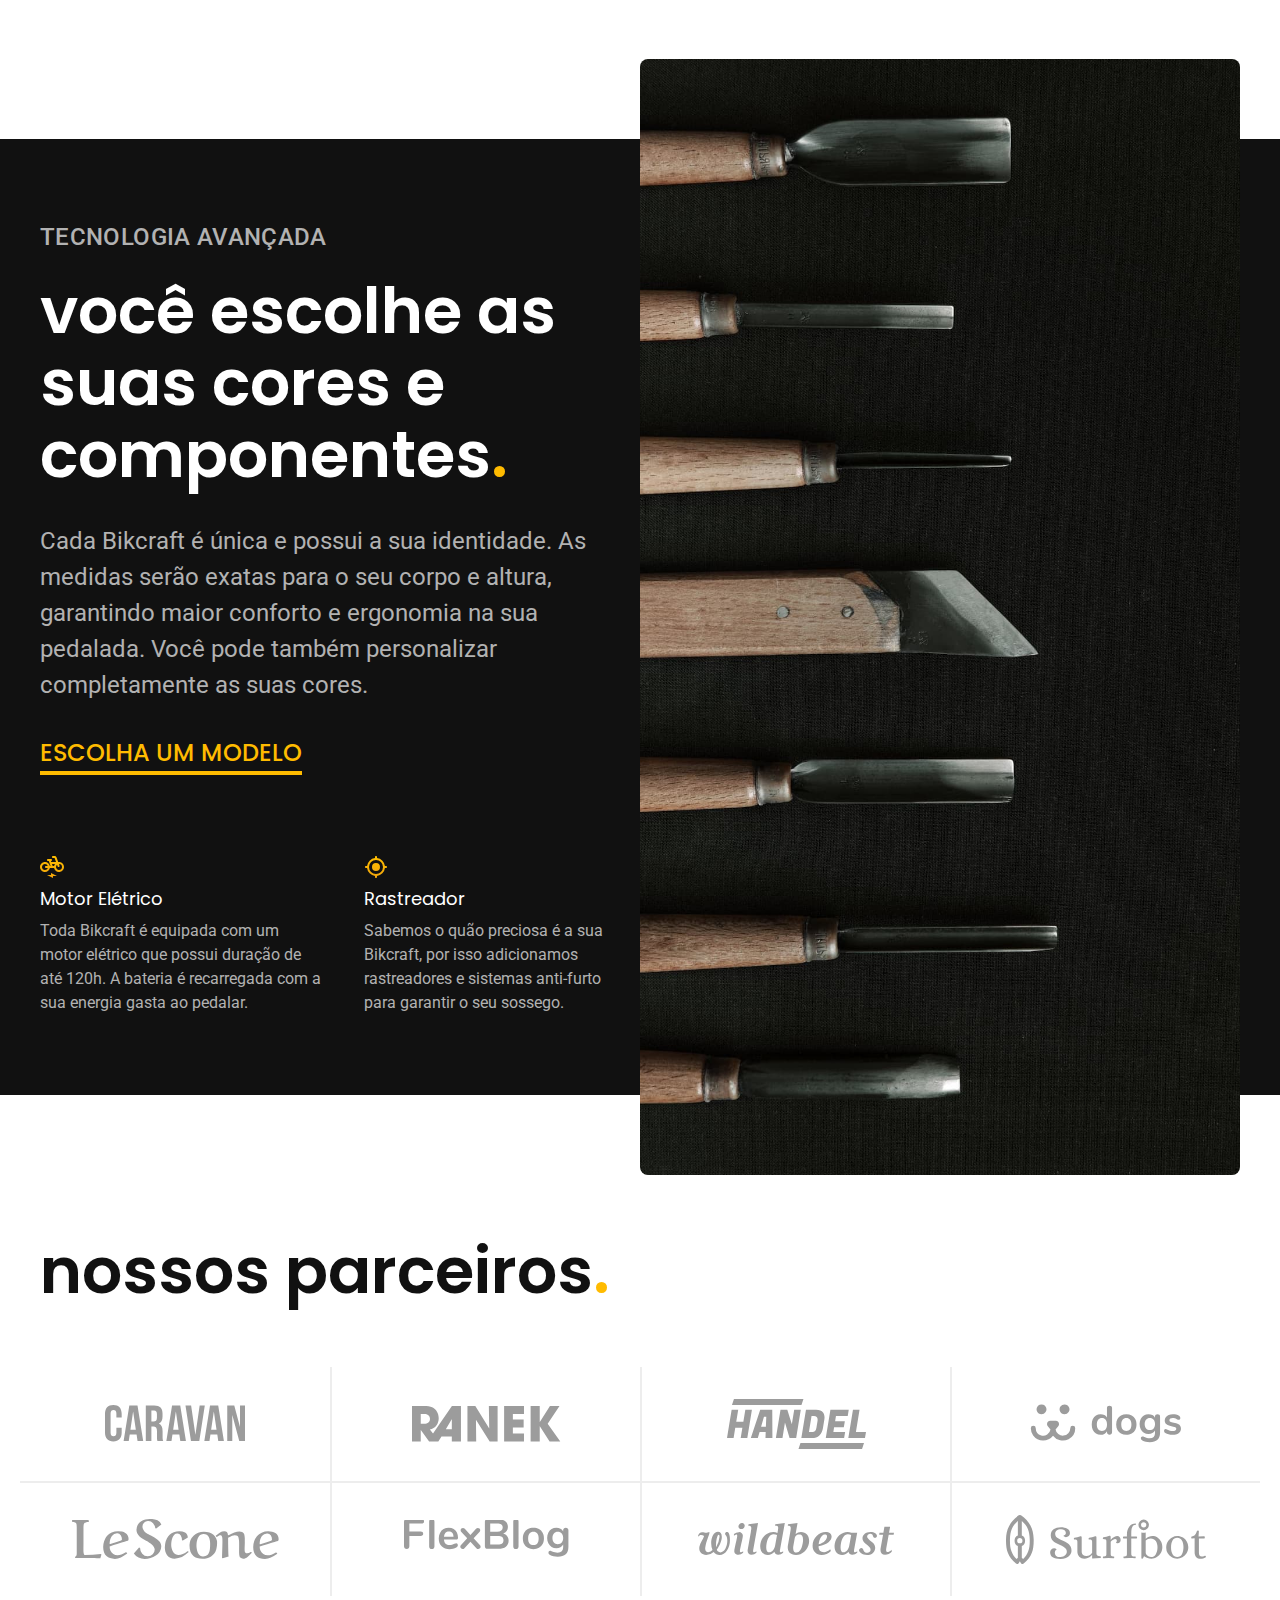
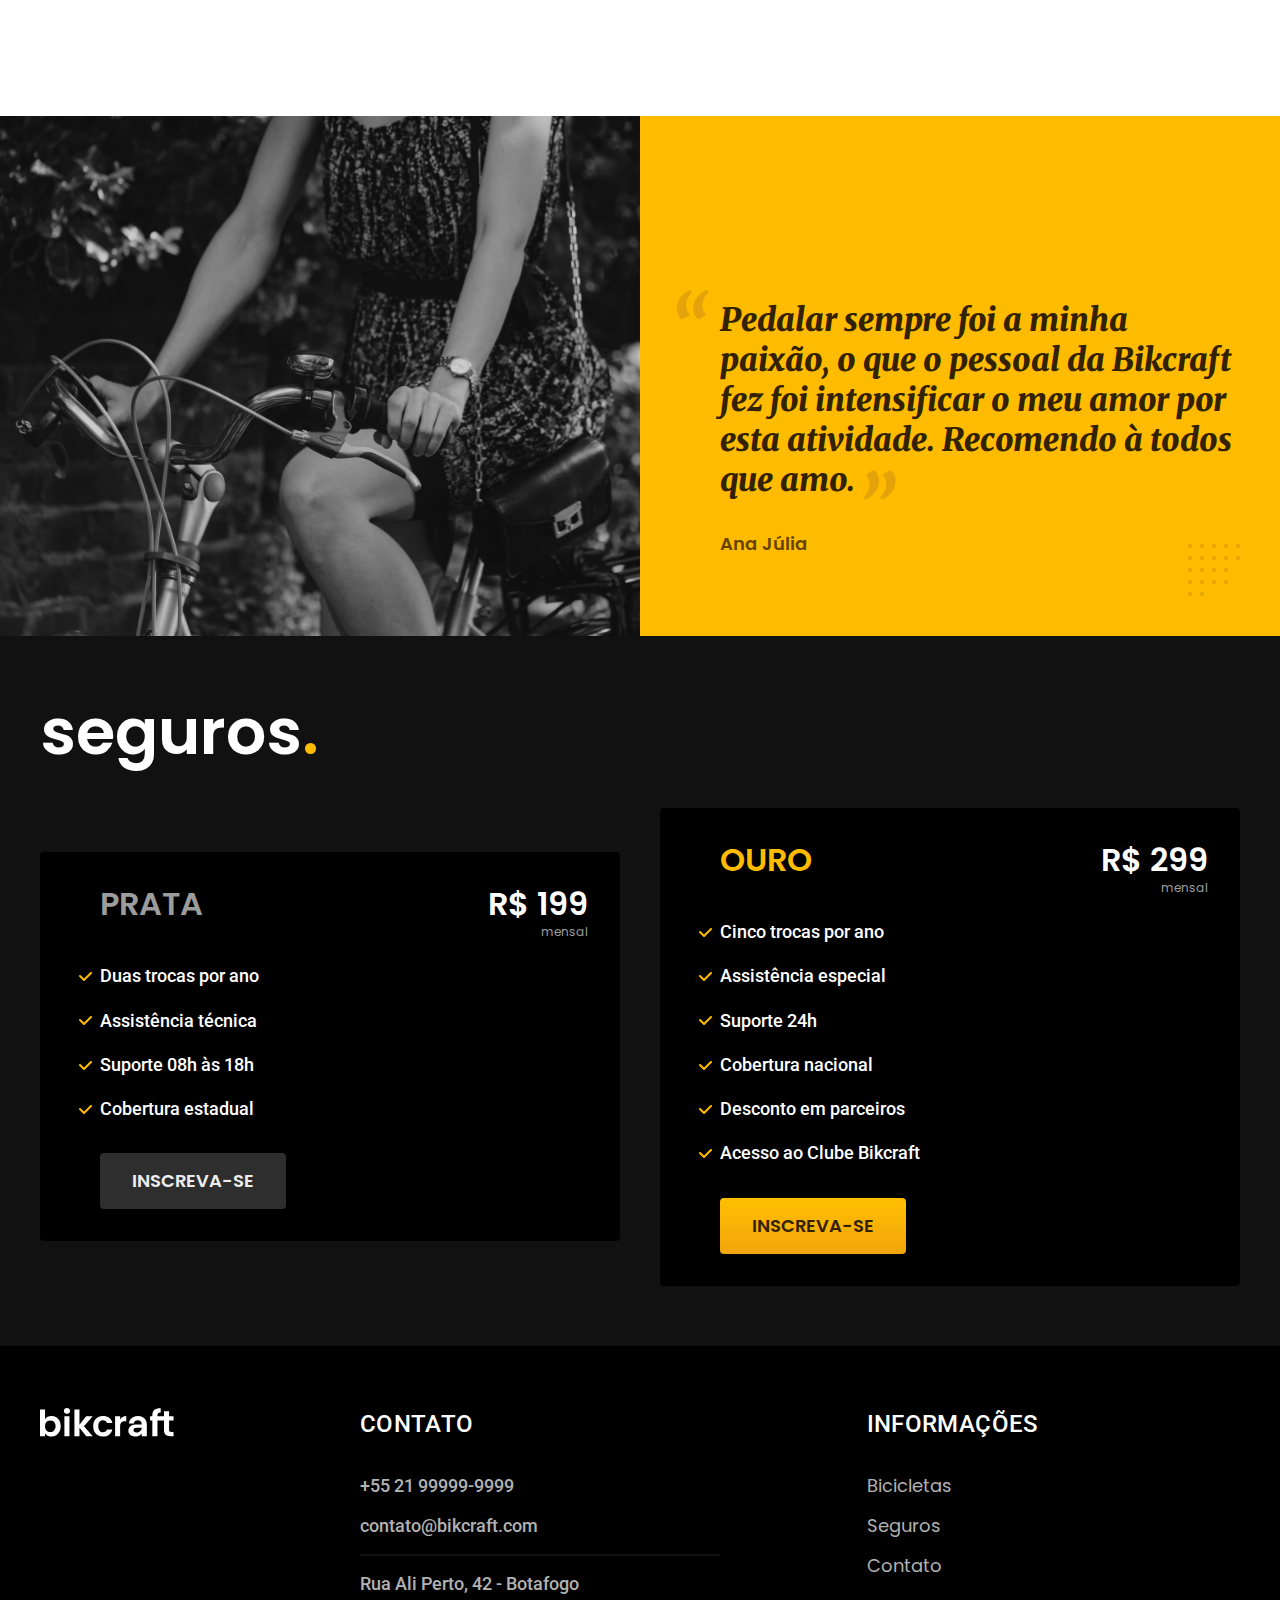
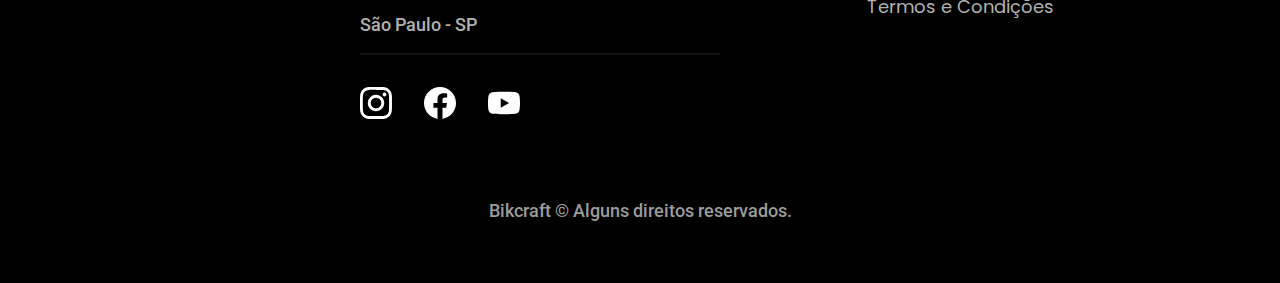
==== commit aac317ba: "Decorações e Otimazações" ====
--- a/index.html
+++ b/index.html
@@ -14,7 +14,8 @@
   <link rel="preconnect" href="https://fonts.googleapis.com">
   <link rel="preconnect" href="https://fonts.gstatic.com" crossorigin>
   <link href="https://fonts.googleapis.com/css2?family=Merriweather:ital,wght@1,900&display=swap" rel="stylesheet">
-  <link rel="stylesheet" href="./css/style.css">
+  <link href="./css/style.css" rel="preload" as="style">
+  <link href="./css/style.css" rel="stylesheet">
 </head>
 
 <body>
@@ -22,7 +23,7 @@
   <header class="header-bg">
     <div class="header container">
       <a href="./">
-        <img src="./img/bikcraft.svg" alt="Bikcraft Logo">
+        <img src="./img/bikcraft.svg" width="136" height="32" alt="Bikcraft Logo">
       </a>
       <nav aria-label="primaria">
         <ul class="header-menu font-1-m cor-0">
@@ -41,9 +42,10 @@
         <p class="font-2-l cor-5">Bicicletas elétricas de alta precisão e qualidade, feitas sob medida para você. Explore o mundo na sua velocidade com a Bikcraft</p>
         <a class="botao" href="./bicicletas.html">Escolha a sua</a>
       </div>
-      <div>
-        <img src="./img/fotos/introducao.jpg" alt="Bicicleta elétrica preta">
-      </div>
+      <picture>
+        <source media="(max-width: 800px)" srcset="./img/bicicletas/nimbus.jpg">
+        <img src="./img/fotos/introducao.jpg" width="1280" height="1600" alt="Bicicleta elétrica preta">
+      </picture>
     </div>
   </main>
 
@@ -51,22 +53,22 @@
     <h2 class="container font-1-xxl">escolha a sua<span class="cor-p1">.</span></h2>
     <ul>
       <li>
-        <a href="./bicletas/magic.html">
-          <img src="./img/bicicletas/magic-home.jpg" alt="Bicicleta preta">
+        <a href="./bicicletas/magic.html">
+          <img src="./img/bicicletas/magic-home.jpg" width="920" height="1040" alt="Bicicleta preta">
           <h3 class="font-1-xl">Magic Might</h3>
           <span class="font-2-m cor-8">R$2499</span>
         </a>
       </li>
       <li>
-        <a href="./bicletas/nimbus.html">
-          <img src="./img/bicicletas/nimbus-home.jpg" alt="Bicicleta preta">
+        <a href="./bicicletas/nimbus.html">
+          <img src="./img/bicicletas/nimbus-home.jpg" width="920" height="1040" alt="Bicicleta preta">
           <h3 class="font-1-xl">Nimbus Stark</h3>
           <span class="font-2-m cor-8">R$4999</span>
         </a>
       </li>
       <li>
-        <a href="./bicletas/nebula.html">
-          <img src="./img/bicicletas/nebula-home.jpg" alt="Bicicleta preta">
+        <a href="./bicicletas/nebula.html">
+          <img src="./img/bicicletas/nebula-home.jpg" width="920" height="1040" alt="Bicicleta preta">
           <h3 class="font-1-xl">Nebula Cosmic</h3>
           <span class="font-2-m cor-8">R$3999</span>
         </a>
@@ -83,19 +85,19 @@
         <a class="link" href="./bicicletas.html">Escolha um modelo</a>
         <div class="tecnologia-vantagens">
           <div>
-            <img src="img/icones/eletrica.svg" alt="">
+            <img src="img/icones/eletrica.svg" width="24" height="24" alt="">
             <h3 class="font-1-m cor-0">Motor Elétrico</h3>
             <p class="font-2-s cor-5">Toda Bikcraft é equipada com um motor elétrico que possui duração de até 120h. A bateria é recarregada com a sua energia gasta ao pedalar.</p>
           </div>
           <div>
-            <img src="img/icones/rastreador.svg" alt="">
+            <img src="img/icones/rastreador.svg" width="24" height="24" alt="">
             <h3 class="font-1-m cor-0">Rastreador</h3>
             <p class="font-2-s cor-5">Sabemos o quão preciosa é a sua Bikcraft, por isso adicionamos rastreadores e sistemas anti-furto para garantir o seu sossego.</p>
           </div>
         </div>
       </div>
       <div class="tecnologia-imagem">
-        <img src="./img/fotos/tecnologia.jpg" alt="">
+        <img src="./img/fotos/tecnologia.jpg" width="1200" height="1920" alt="">
       </div>
     </div>
   </article>
@@ -103,20 +105,20 @@
   <section class="parceiros" aria-label="Nossos Parceiros">
     <h2 class="container font-1-xxl">nossos parceiros<span class="cor-p1">.</span></h2>
     <ul>
-      <li><img src="./img/parceiros/caravan.svg" alt="Caravan"></li>
-      <li><img src="./img/parceiros/ranek.svg" alt="Ranek"></li>
-      <li><img src="./img/parceiros/handel.svg" alt="Handel"></li>
-      <li><img src="./img/parceiros/dogs.svg" alt="Dogs"></li>
-      <li><img src="./img/parceiros/lescone.svg" alt="Lescone"></li>
-      <li><img src="./img/parceiros/flexblog.svg" alt="Flexblog"></li>
-      <li><img src="./img/parceiros/wildbeast.svg" alt="Wildbeast"></li>
-      <li><img src="./img/parceiros/surfbot.svg" alt="Surfbot"></li>
+      <li><img src="./img/parceiros/caravan.svg" width="140" height="38" alt="Caravan"></li>
+      <li><img src="./img/parceiros/ranek.svg" width="149" height="36" alt="Ranek"></li>
+      <li><img src="./img/parceiros/handel.svg" width="139" height="50" alt="Handel"></li>
+      <li><img src="./img/parceiros/dogs.svg" width="152" height="39" alt="Dogs"></li>
+      <li><img src="./img/parceiros/lescone.svg" width="208" height="42" alt="Lescone"></li>
+      <li><img src="./img/parceiros/flexblog.svg" width="165" height="38" alt="Flexblog"></li>
+      <li><img src="./img/parceiros/wildbeast.svg" width="196" height="34" alt="Wildbeast"></li>
+      <li><img src="./img/parceiros/surfbot.svg" width="200" height="49" alt="Surfbot"></li>
     </ul>
   </section>
 
   <section class="depoimento" aria-label="Depoimentos">
     <div>
-      <img src="./img/fotos/depoimento.jpg" alt="Pedalando uma bicicleta Bikcraft">
+      <img src="./img/fotos/depoimento.jpg" width="1560" height="1360" alt="Pedalando uma bicicleta Bikcraft">
     </div>
     <div class="depoimento-conteudo">
       <blockquote class="font-1-xl cor-p5">
@@ -158,7 +160,7 @@
 
   <footer class="footer-bg">
     <div class="footer container">
-      <img src="./img/bikcraft.svg" alt="Bikcraft">
+      <img src="./img/bikcraft.svg" width="136" height="32" alt="Bikcraft">
       <div class="footer-contato">
         <h3 class="font-2-l-b cor-0">Contato</h3>
         <ul class="font-2-m cor-5">
@@ -169,13 +171,13 @@
         </ul>
         <div class="footer-redes">
           <a href="./">
-            <img src="./img/redes/instagram.svg" alt="Instagram">
+            <img src="./img/redes/instagram.svg" width="32" height="32" alt="Instagram">
           </a>
           <a href="./">
-            <img src="./img/redes/facebook.svg" alt="Facebook">
+            <img src="./img/redes/facebook.svg" width="32" height="32" alt="Facebook">
           </a>
           <a href="./">
-            <img src="./img/redes/youtube.svg" alt="Youtube">
+            <img src="./img/redes/youtube.svg" width="32" height="32" alt="Youtube">
           </a>
         </div>
       </div>
--- a/css/style.css
+++ b/css/style.css
@@ -10,6 +10,7 @@
 
 /* Utilidades */
 @import "./utilidades/componentes.css";
+@import "./utilidades/formulario.css";
 
 /* Home */
 @import "./home/introducao.css";
@@ -23,11 +24,20 @@
 
 /* Bicicleta */
 @import "./bicicleta/bicicleta.css";
+@import "./bicicleta/seguro.css";
 
 /* Seguros */
 @import "./seguros/seguros.css";
 @import "./seguros/vantagens.css";
 @import "./seguros/perguntas.css";
 
+/* Contato */
+@import "./contato/contato.css";
+@import "./contato/lojas.css";
+
+/* Orçamento */
+@import "./orcamento/orcamento.css";
+
+
 /* Termos */
 @import "./termos/termos.css";
--- a/css/style.css
+++ b/css/style.css
@@ -10,6 +10,7 @@
 
 /* Utilidades */
 @import "./utilidades/componentes.css";
+@import "./utilidades/formulario.css";
 
 /* Home */
 @import "./home/introducao.css";
@@ -23,11 +24,20 @@
 
 /* Bicicleta */
 @import "./bicicleta/bicicleta.css";
+@import "./bicicleta/seguro.css";
 
 /* Seguros */
 @import "./seguros/seguros.css";
 @import "./seguros/vantagens.css";
 @import "./seguros/perguntas.css";
 
+/* Contato */
+@import "./contato/contato.css";
+@import "./contato/lojas.css";
+
+/* Orçamento */
+@import "./orcamento/orcamento.css";
+
+
 /* Termos */
 @import "./termos/termos.css";
